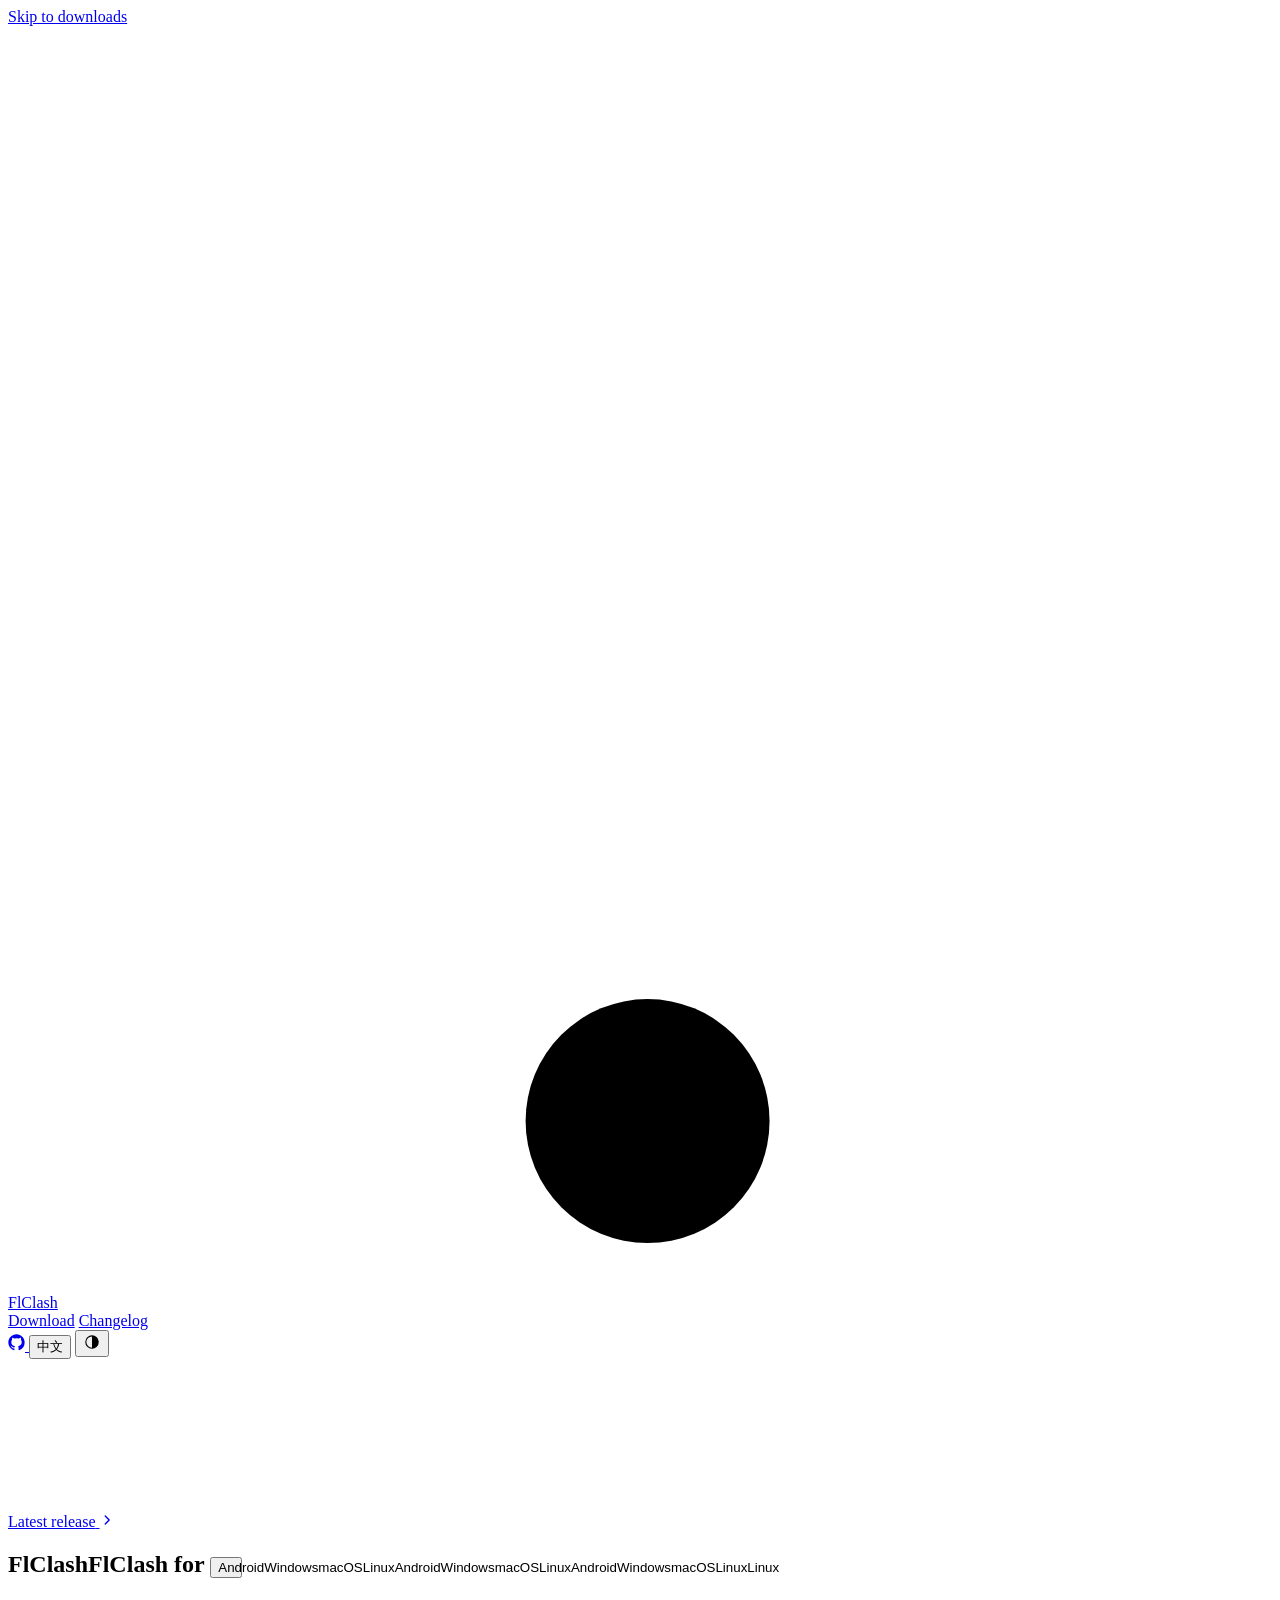
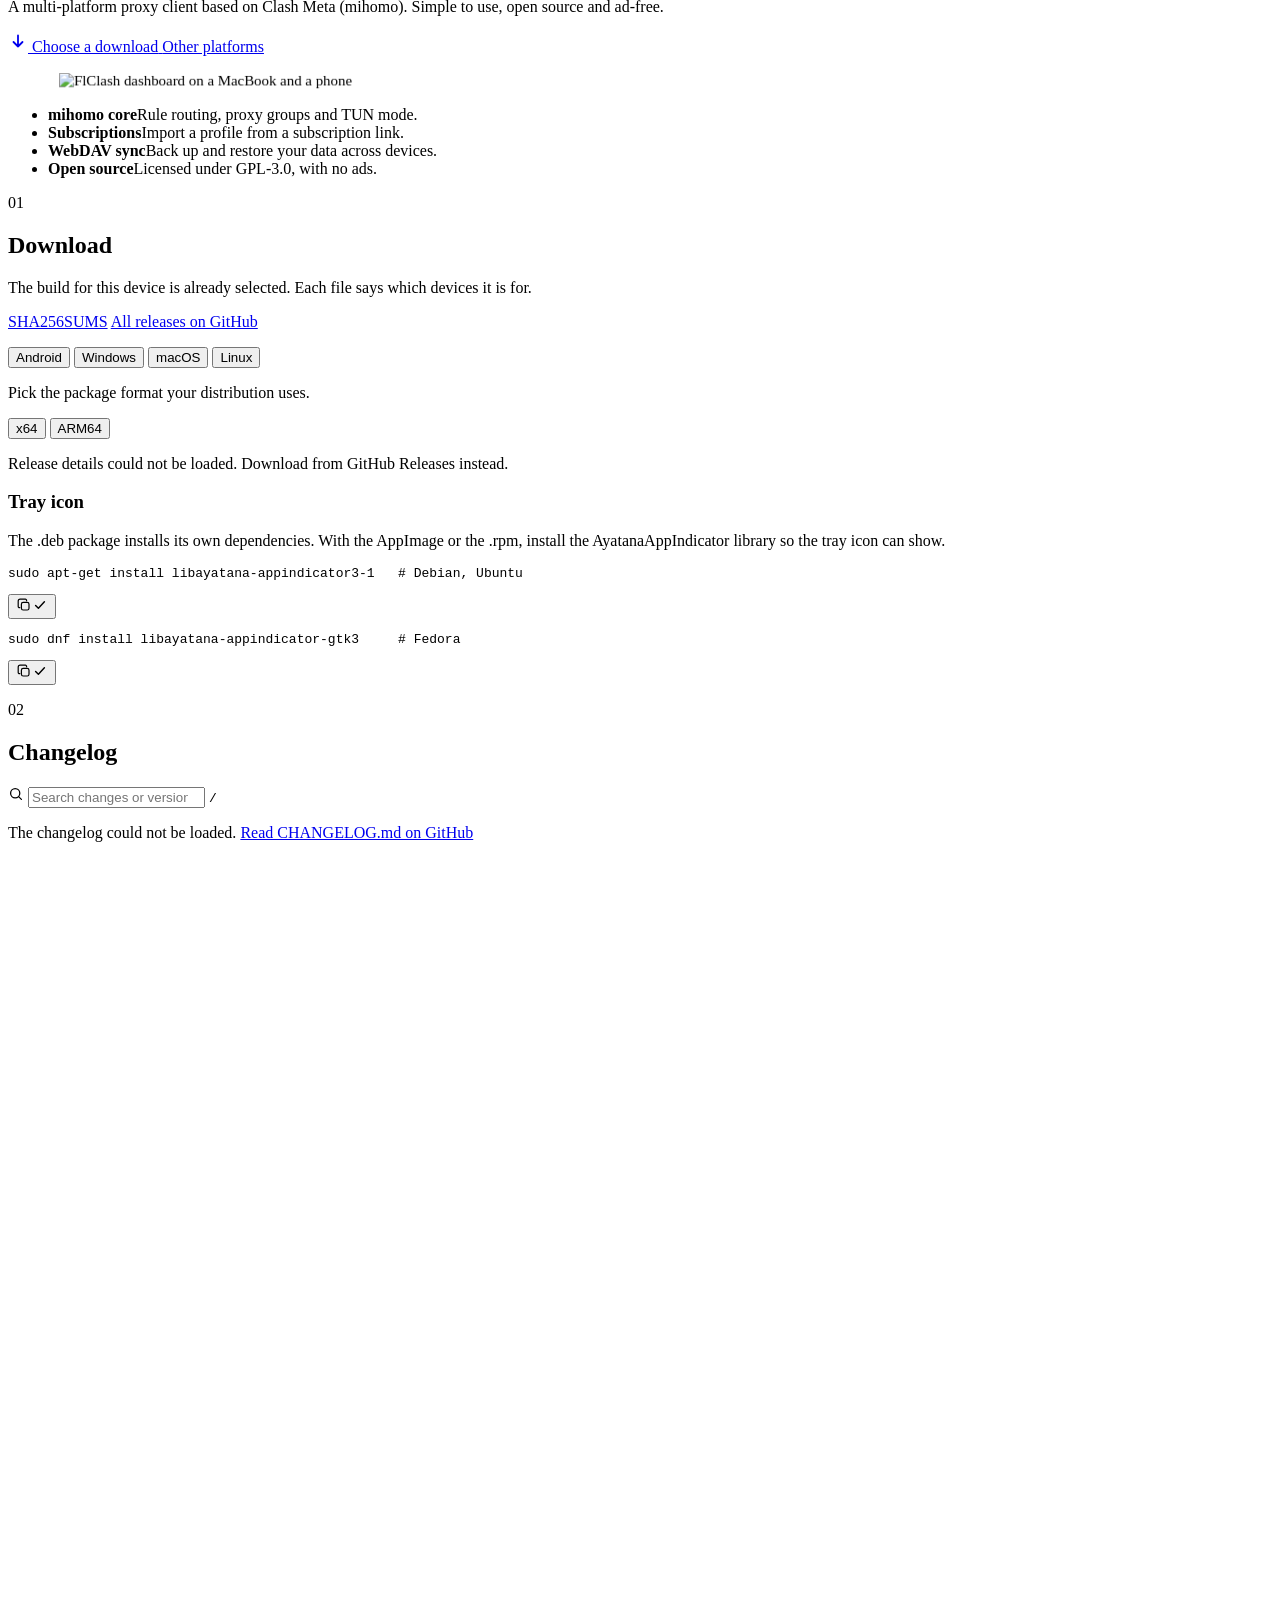
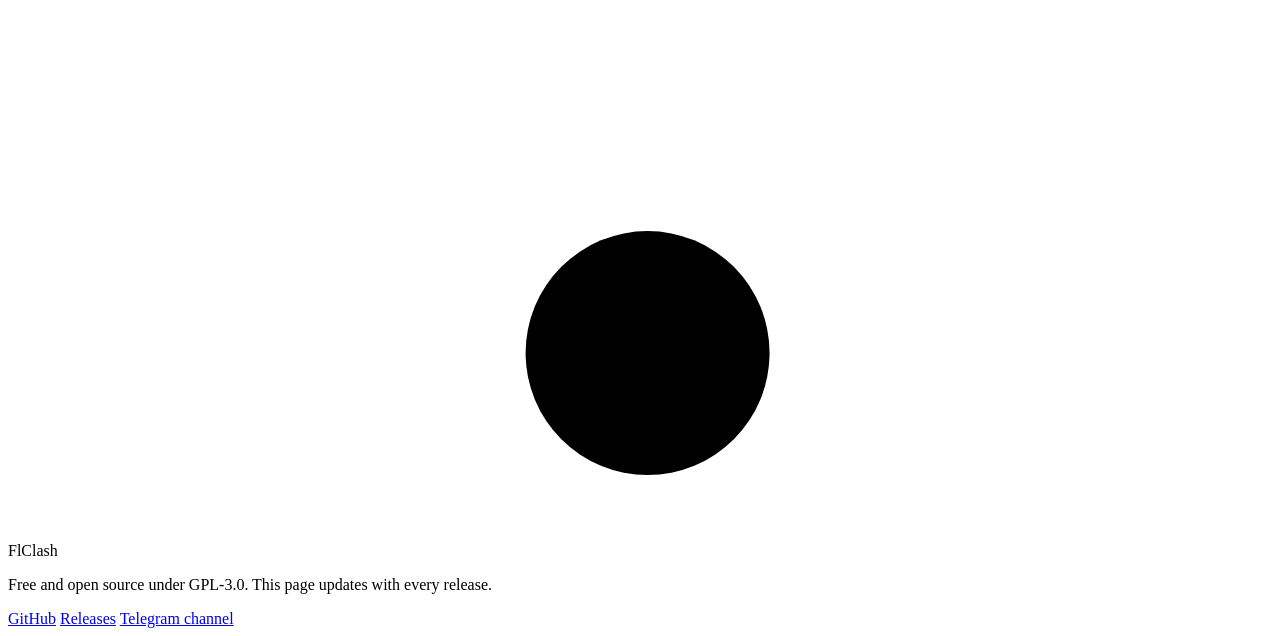
==== site/index.html @ f115202e "build(site): publish the download page from this repository The page that detects the visitor's syst" ====
<!doctype html>
<html lang="en">
<head>
  <meta charset="utf-8">
  <meta name="viewport" content="width=device-width, initial-scale=1, viewport-fit=cover">
  <title>FlClash – Clash Meta (mihomo) proxy client for Android, Windows, macOS and Linux</title>
  <meta name="description" content="FlClash is a free, open-source Clash Meta (mihomo) proxy client for Android, Windows, macOS and Linux, with rule routing, TUN mode and subscription import. No ads.">
  <meta name="color-scheme" content="light dark">
  <meta name="theme-color" content="#f3efea" media="(prefers-color-scheme: light)">
  <meta name="theme-color" content="#181617" media="(prefers-color-scheme: dark)">
  <meta property="og:type" content="website">
  <meta property="og:title" content="FlClash">
  <meta property="og:description" content="A multi-platform proxy client based on Clash Meta (mihomo). Simple to use, open source and ad-free.">
  <meta property="og:image" content="https://wyusgw.github.io/FlClash/preview.png">
  <meta name="twitter:card" content="summary_large_image">
  <link rel="icon" href="favicon.svg" type="image/svg+xml">
  <link rel="apple-touch-icon" href="icon.png">
  <link rel="stylesheet" href="assets/style.css">
  <script>
    (function () {
      var root = document.documentElement;
      var page = root.dataset.pageLang;
      var lang = null;
      try {
        var theme = localStorage.getItem('flclash.theme');
        if (theme === 'light' || theme === 'dark') root.dataset.theme = theme;
        lang = localStorage.getItem('flclash.lang');
      } catch (e) {}
      if (page === 'zh') return;
      if (lang !== 'zh' && lang !== 'en') {
        var prefs = navigator.languages || [navigator.language || ''];
        lang = prefs.some(function (l) { return /^zh/i.test(l); }) ? 'zh' : 'en';
      }
      // The built English page is also the x-default URL, so it hands Chinese readers to the zh/ page.
      if (page === 'en') {
        if (lang === 'zh' && !/[?&]lang=en(&|$)/.test(location.search)) {
          location.replace('zh/' + location.search + location.hash);
        }
        return;
      }
      root.lang = lang === 'zh' ? 'zh-CN' : 'en';
    })();
  </script>
</head>
<body>
  <a class="skip" href="#download" data-i18n="skip">Skip to downloads</a>

  <header class="nav" id="nav">
    <div class="wrap nav-inner">
      <a class="brand" href="#top" aria-label="FlClash">
        <svg class="glyph" viewBox="0 0 240 240" aria-hidden="true">
          <g stroke-width="46.32" stroke-linecap="round">
            <line class="sig sig-3" x1="59.68" y1="100.95" x2="180.02" y2="31.47"/>
            <line class="sig sig-2" x1="90.56" y1="154.43" x2="150.74" y2="119.69"/>
          </g>
          <circle class="sig sig-1" cx="121.44" cy="207.92" r="23.16"/>
        </svg>
        <span>FlClash</span>
      </a>
      <nav class="nav-links" aria-label="Sections" data-ink>
        <a href="#download" data-i18n="navDownload">Download</a>
        <a href="#changelog" data-i18n="navChangelog">Changelog</a>
      </nav>
      <div class="nav-tools" data-ink>
        <a class="tool gh" href="https://github.com/wyusgw/FlClash" id="gh-link" aria-label="GitHub">
          <svg viewBox="0 0 24 24" width="17" height="17" aria-hidden="true"><path fill="currentColor" d="M12 .5C5.65.5.5 5.65.5 12c0 5.08 3.29 9.39 7.86 10.91.58.11.79-.25.79-.56v-1.96c-3.2.7-3.87-1.54-3.87-1.54-.52-1.33-1.28-1.69-1.28-1.69-1.04-.71.08-.7.08-.7 1.15.08 1.76 1.18 1.76 1.18 1.03 1.76 2.69 1.25 3.35.96.1-.75.4-1.25.73-1.54-2.55-.29-5.24-1.28-5.24-5.68 0-1.26.45-2.28 1.18-3.09-.12-.29-.51-1.46.11-3.04 0 0 .97-.31 3.17 1.18a11 11 0 0 1 5.77 0c2.2-1.49 3.17-1.18 3.17-1.18.63 1.58.23 2.75.11 3.04.74.81 1.18 1.83 1.18 3.09 0 4.41-2.69 5.38-5.25 5.67.41.36.78 1.06.78 2.14v3.17c0 .31.21.68.8.56A11.5 11.5 0 0 0 23.5 12C23.5 5.65 18.35.5 12 .5Z"/></svg>
          <span id="stars" class="stars" hidden></span>
        </a>
        <button class="tool" id="lang-toggle" type="button">中文</button>
        <button class="tool" id="theme-toggle" type="button" aria-label="Toggle dark mode">
          <svg class="theme-icon" viewBox="0 0 24 24" width="18" height="18" aria-hidden="true">
            <circle cx="12" cy="12" r="8.25" fill="none" stroke="currentColor" stroke-width="1.5"/>
            <path d="M12 3.75a8.25 8.25 0 0 1 0 16.5Z" fill="currentColor"/>
          </svg>
        </button>
      </div>
    </div>
    <span class="nav-progress" aria-hidden="true"></span>
  </header>

  <main id="top">
    <section class="hero">
      <canvas class="field" id="field" aria-hidden="true"></canvas>
      <div class="wrap">
        <a class="eyebrow" id="hero-release" href="#changelog">
          <span class="pulse" aria-hidden="true"></span>
          <span id="hero-release-text" data-i18n="heroReleaseLoading">Latest release</span>
          <svg viewBox="0 0 16 16" width="14" height="14" aria-hidden="true"><path d="M6 3.5 10.5 8 6 12.5" fill="none" stroke="currentColor" stroke-width="1.6" stroke-linecap="round" stroke-linejoin="round"/></svg>
        </a>

        <div class="hero-grid">
          <div class="hero-copy">
            <h1 class="display">
              <span class="line word" id="wordmark">FlClash</span>
              <span class="line second" id="tagline"><span class="for" data-i18n="heroFor">for</span> <button class="reel" id="reel" type="button" aria-label="Switch platform"><span class="reel-track" id="reel-track" aria-hidden="true"><span>Android</span><span>Windows</span><span>macOS</span><span>Linux</span></span><span class="sr" id="reel-current">Android</span></button></span>
            </h1>
            <p class="lede" data-i18n="heroLede">A multi-platform proxy client based on Clash Meta (mihomo). Simple to use, open source and ad-free.</p>
            <div class="cta">
              <a class="btn primary" id="cta" href="#download">
                <span class="ico-clip" aria-hidden="true"><svg class="ico-down" viewBox="0 0 20 20" width="20" height="20"><path d="M10 3.5v11m0 0-4.5-4.5m4.5 4.5 4.5-4.5" fill="none" stroke="currentColor" stroke-width="1.8" stroke-linecap="round" stroke-linejoin="round"/></svg></span>
                <span class="btn-text">
                  <span id="cta-title" data-i18n="ctaChoose">Choose a download</span>
                  <span class="btn-sub" id="cta-sub" hidden></span>
                </span>
              </a>
              <a class="btn quiet" href="#download" data-i18n="heroOther">Other platforms</a>
            </div>
            <p class="cta-note" id="cta-note" hidden></p>
          </div>
          <div class="stage" id="stage" aria-hidden="true"></div>
        </div>

        <figure class="preview">
          <picture>
            <source id="shot-dark" srcset="preview-dark.png" media="(prefers-color-scheme: dark)">
            <img class="shot" src="preview.png" width="2400" height="1500" decoding="async" alt="FlClash dashboard on a MacBook and a phone" data-i18n-alt="previewAlt">
          </picture>
        </figure>

        <ul class="facts" id="facts">
          <li><b data-i18n="fact1Title">mihomo core</b><span data-i18n="fact1">Rule routing, proxy groups and TUN mode.</span></li>
          <li><b data-i18n="fact2Title">Subscriptions</b><span data-i18n="fact2">Import a profile from a subscription link.</span></li>
          <li><b data-i18n="fact3Title">WebDAV sync</b><span data-i18n="fact3">Back up and restore your data across devices.</span></li>
          <li><b data-i18n="fact4Title">Open source</b><span data-i18n="fact4">Licensed under GPL-3.0, with no ads.</span></li>
        </ul>
      </div>
    </section>

    <section class="section wrap" id="download" aria-labelledby="download-title">
      <div class="rail-grid">
        <div class="rail">
          <p class="kicker" aria-hidden="true"><span class="cap"></span>01</p>
          <h2 id="download-title" data-i18n="dlTitle">Download</h2>
          <p class="section-sub" id="dl-meta"></p>
          <p class="rail-text" data-i18n="dlLead">The build for this device is already selected. Each file says which devices it is for.</p>
          <p class="rail-links">
            <a id="sums-link" href="https://github.com/wyusgw/FlClash/releases/latest">SHA256SUMS</a>
            <a href="https://github.com/wyusgw/FlClash/releases" data-i18n="dlAll">All releases on GitHub</a>
          </p>
        </div>
        <div class="dl">
          <div class="seg" id="platform-seg" role="tablist" aria-label="Platform">
            <span class="seg-ink" aria-hidden="true"></span>
            <button type="button" role="tab" id="tab-android" data-value="android" aria-controls="panel">Android</button>
            <button type="button" role="tab" id="tab-windows" data-value="windows" aria-controls="panel">Windows</button>
            <button type="button" role="tab" id="tab-macos" data-value="macos" aria-controls="panel">macOS</button>
            <button type="button" role="tab" id="tab-linux" data-value="linux" aria-controls="panel">Linux</button>
          </div>
          <div class="panel" id="panel" role="tabpanel">
            <div class="panel-top">
              <p class="panel-hint" id="panel-hint"></p>
              <div class="seg seg-sm" id="arch-seg" role="tablist" aria-label="Architecture" hidden>
                <span class="seg-ink" aria-hidden="true"></span>
                <button type="button" role="tab" id="arch-x64" data-value="x64">x64</button>
                <button type="button" role="tab" id="arch-arm64" data-value="arm64">ARM64</button>
              </div>
            </div>
            <ul class="files" id="files"></ul>
            <p class="dl-error" id="dl-error" hidden></p>
            <div class="extras" id="extras"></div>
          </div>
        </div>
      </div>
    </section>

    <section class="section wrap" id="changelog" aria-labelledby="changelog-title">
      <div class="rail-grid">
        <div class="rail rail-sticky">
          <p class="kicker" aria-hidden="true"><span class="cap"></span>02</p>
          <h2 id="changelog-title" data-i18n="clTitle">Changelog</h2>
          <p class="section-sub" id="cl-meta"></p>
          <label class="search" for="cl-search">
            <svg viewBox="0 0 20 20" width="16" height="16" aria-hidden="true"><circle cx="9" cy="9" r="5.75" fill="none" stroke="currentColor" stroke-width="1.6"/><path d="m13.25 13.25 3.5 3.5" stroke="currentColor" stroke-width="1.6" stroke-linecap="round"/></svg>
            <input id="cl-search" type="search" autocomplete="off" spellcheck="false" placeholder="Search changes or versions" data-i18n-placeholder="clSearch">
            <kbd aria-hidden="true">/</kbd>
          </label>
          <p class="cl-status" id="cl-status" aria-live="polite"></p>
        </div>
        <div class="cl">
          <div class="timeline" id="timeline"></div>
          <button class="more" id="cl-more" type="button" hidden></button>
        </div>
      </div>
    </section>
  </main>

  <footer class="foot wrap">
    <div class="foot-brand">
      <svg class="glyph" viewBox="0 0 240 240" aria-hidden="true">
        <g stroke-width="46.32" stroke-linecap="round">
          <line class="sig sig-3" x1="59.68" y1="100.95" x2="180.02" y2="31.47"/>
          <line class="sig sig-2" x1="90.56" y1="154.43" x2="150.74" y2="119.69"/>
        </g>
        <circle class="sig sig-1" cx="121.44" cy="207.92" r="23.16"/>
      </svg>
      <div>
        <p class="foot-name">FlClash</p>
        <p class="foot-text"><span data-i18n="footLicense">Free and open source under GPL-3.0.</span> <span data-i18n="footUpdated">This page updates with every release.</span></p>
      </div>
    </div>
    <nav class="foot-links" aria-label="Links">
      <a href="https://github.com/wyusgw/FlClash">GitHub</a>
      <a href="https://github.com/wyusgw/FlClash/releases" data-i18n="footReleases">Releases</a>
      <a href="https://t.me/FlClash" data-i18n="footTelegram">Telegram channel</a>
    </nav>
  </footer>

  <script src="assets/shared.js"></script>
  <script src="assets/field.js"></script>
  <script src="assets/app.js"></script>
</body>
</html>
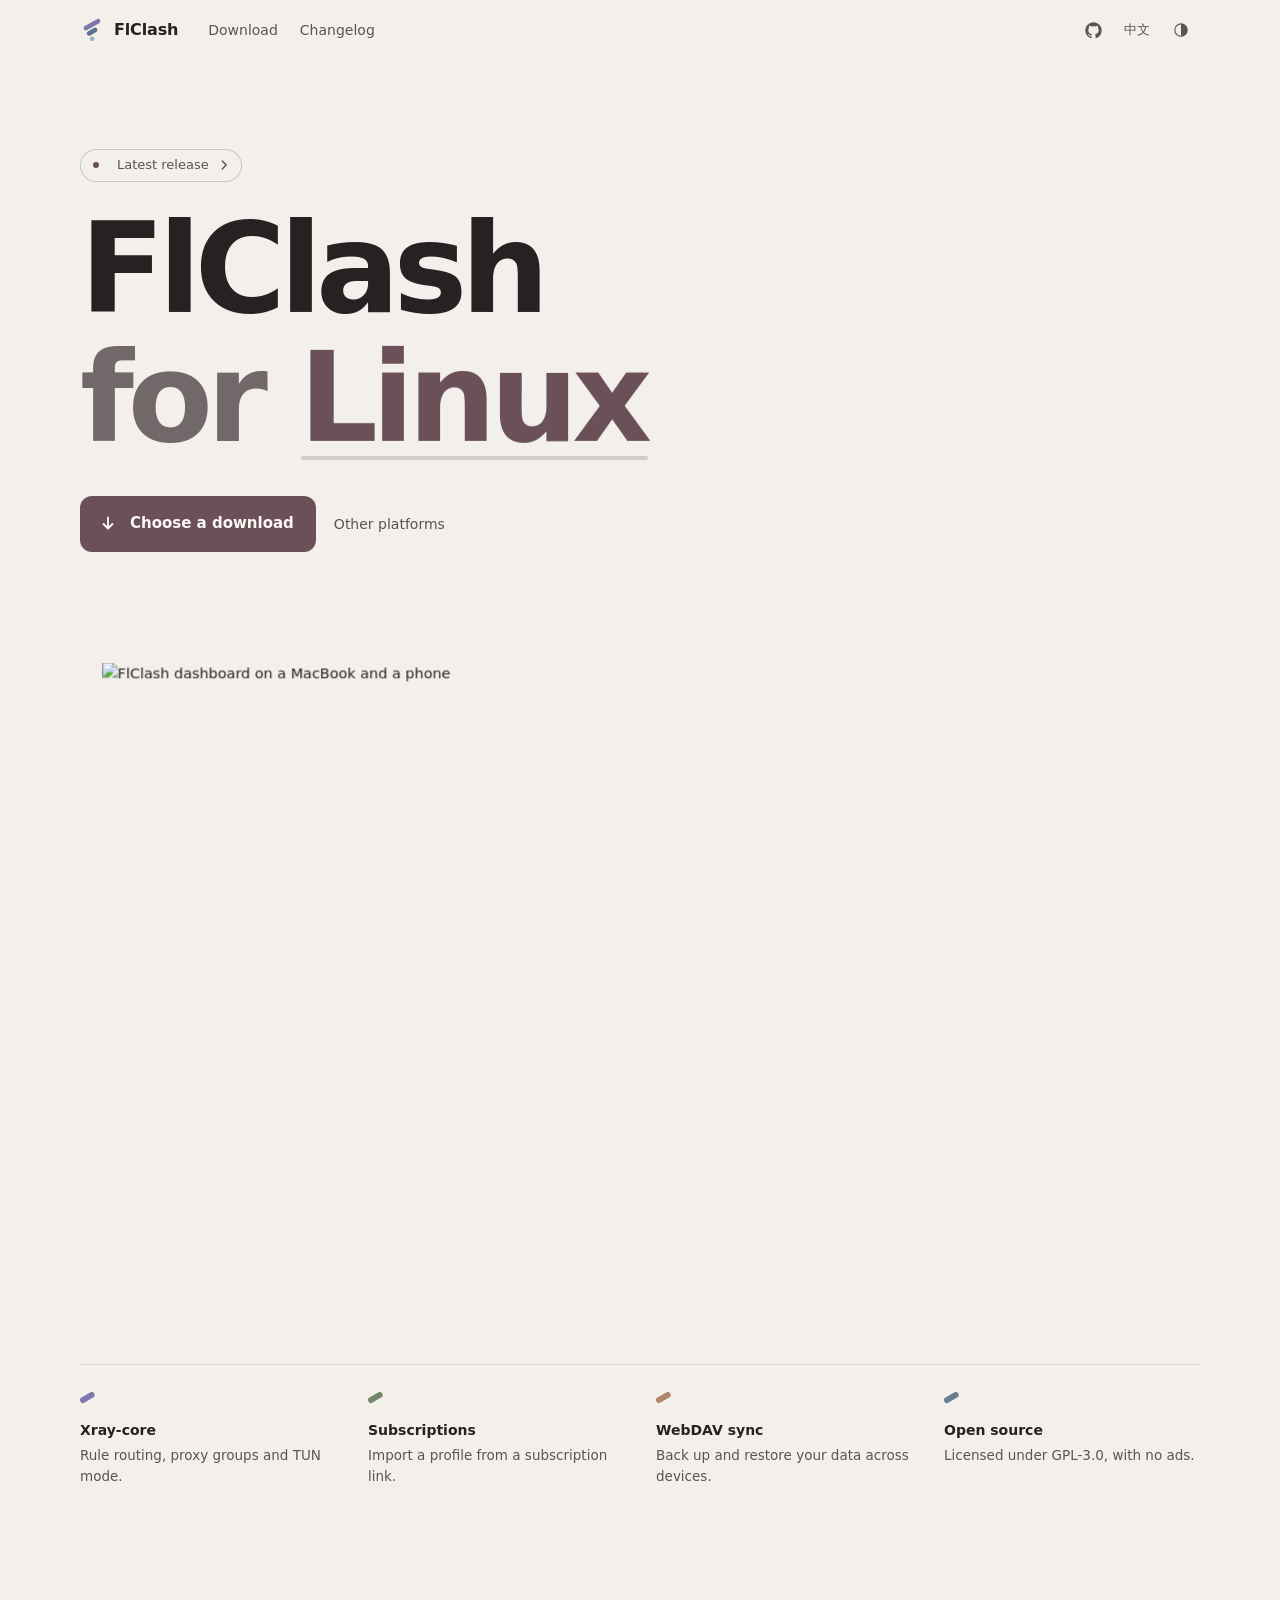
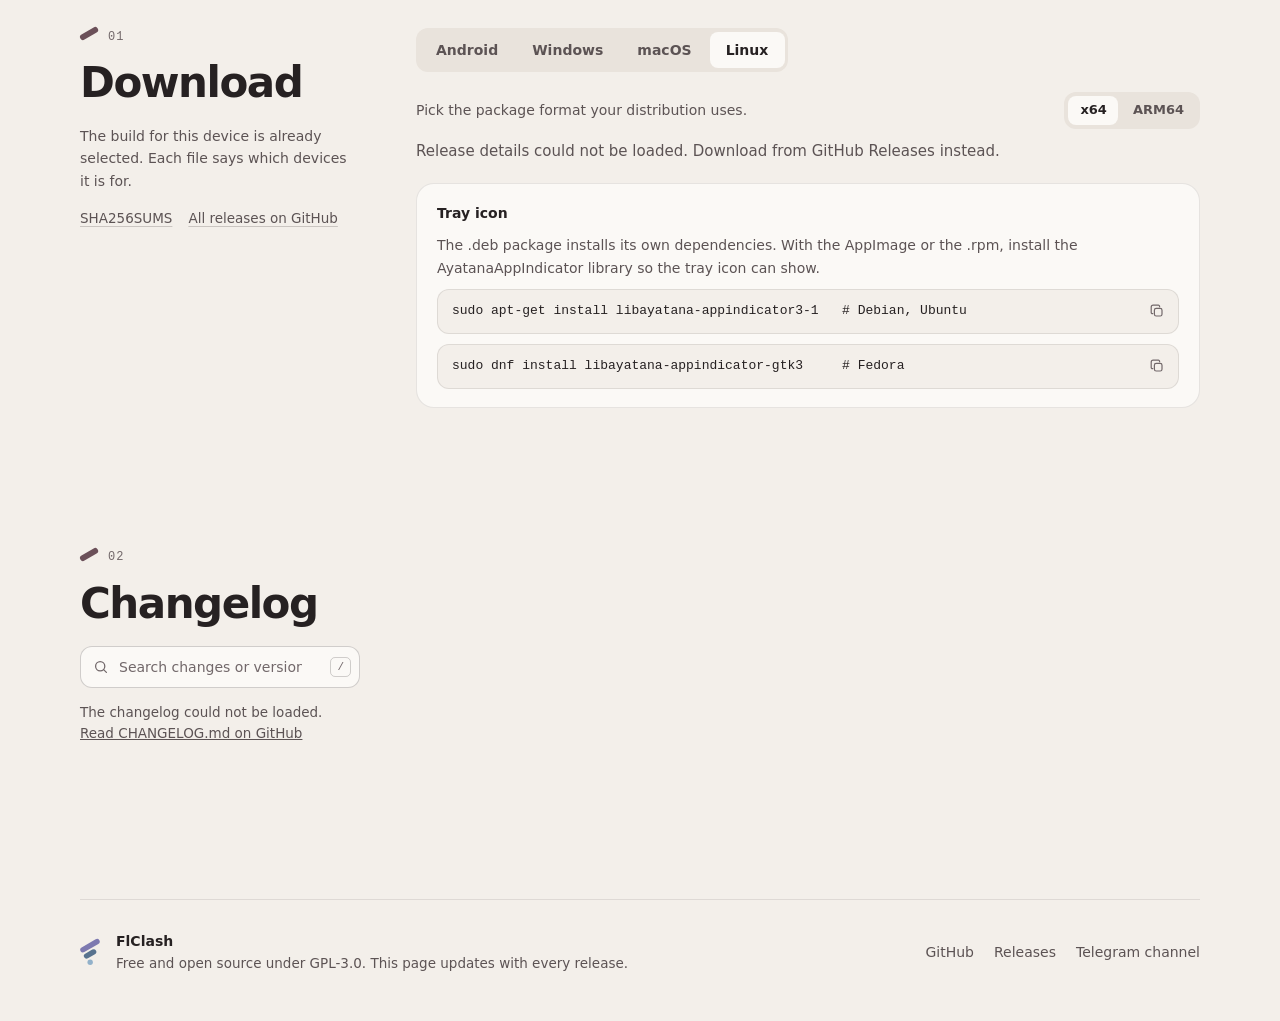
==== commit 2116dc06: "docs(site): describe the app as based on Xray-core and drop the hero line The page title, descriptio" ====
--- a/site/index.html
+++ b/site/index.html
@@ -3,14 +3,14 @@
 <head>
   <meta charset="utf-8">
   <meta name="viewport" content="width=device-width, initial-scale=1, viewport-fit=cover">
-  <title>FlClash – Clash Meta (mihomo) proxy client for Android, Windows, macOS and Linux</title>
-  <meta name="description" content="FlClash is a free, open-source Clash Meta (mihomo) proxy client for Android, Windows, macOS and Linux, with rule routing, TUN mode and subscription import. No ads.">
+  <title>FlClash – Xray-core proxy client for Android, Windows, macOS and Linux</title>
+  <meta name="description" content="FlClash is a free, open-source proxy client based on Xray-core for Android, Windows, macOS and Linux, with rule routing, TUN mode and subscription import. No ads.">
   <meta name="color-scheme" content="light dark">
   <meta name="theme-color" content="#f3efea" media="(prefers-color-scheme: light)">
   <meta name="theme-color" content="#181617" media="(prefers-color-scheme: dark)">
   <meta property="og:type" content="website">
   <meta property="og:title" content="FlClash">
-  <meta property="og:description" content="A multi-platform proxy client based on Clash Meta (mihomo). Simple to use, open source and ad-free.">
+  <meta property="og:description" content="FlClash is a free, open-source proxy client based on Xray-core for Android, Windows, macOS and Linux, with rule routing, TUN mode and subscription import. No ads.">
   <meta property="og:image" content="https://wyusgw.github.io/FlClash/preview.png">
   <meta name="twitter:card" content="summary_large_image">
   <link rel="icon" href="favicon.svg" type="image/svg+xml">
@@ -94,7 +94,6 @@
               <span class="line word" id="wordmark">FlClash</span>
               <span class="line second" id="tagline"><span class="for" data-i18n="heroFor">for</span> <button class="reel" id="reel" type="button" aria-label="Switch platform"><span class="reel-track" id="reel-track" aria-hidden="true"><span>Android</span><span>Windows</span><span>macOS</span><span>Linux</span></span><span class="sr" id="reel-current">Android</span></button></span>
             </h1>
-            <p class="lede" data-i18n="heroLede">A multi-platform proxy client based on Clash Meta (mihomo). Simple to use, open source and ad-free.</p>
             <div class="cta">
               <a class="btn primary" id="cta" href="#download">
                 <span class="ico-clip" aria-hidden="true"><svg class="ico-down" viewBox="0 0 20 20" width="20" height="20"><path d="M10 3.5v11m0 0-4.5-4.5m4.5 4.5 4.5-4.5" fill="none" stroke="currentColor" stroke-width="1.8" stroke-linecap="round" stroke-linejoin="round"/></svg></span>
@@ -118,7 +117,7 @@
         </figure>
 
         <ul class="facts" id="facts">
-          <li><b data-i18n="fact1Title">mihomo core</b><span data-i18n="fact1">Rule routing, proxy groups and TUN mode.</span></li>
+          <li><b data-i18n="fact1Title">Xray-core</b><span data-i18n="fact1">Rule routing, proxy groups and TUN mode.</span></li>
           <li><b data-i18n="fact2Title">Subscriptions</b><span data-i18n="fact2">Import a profile from a subscription link.</span></li>
           <li><b data-i18n="fact3Title">WebDAV sync</b><span data-i18n="fact3">Back up and restore your data across devices.</span></li>
           <li><b data-i18n="fact4Title">Open source</b><span data-i18n="fact4">Licensed under GPL-3.0, with no ads.</span></li>
--- a/site/assets/style.css
+++ b/site/assets/style.css
@@ -0,0 +1,2041 @@
+:root {
+  --bg: #f3efea;
+  --surface: #fbf9f6;
+  --raise: #e9e3dc;
+  --chip: #fbf9f6;
+  --ink: #262122;
+  --ink-2: #5c5354;
+  --ink-3: #72686a;
+  --line: rgb(38 33 34 / 0.1);
+  --line-strong: rgb(38 33 34 / 0.2);
+  --accent: #6b5059;
+  --accent-soft: #e5d9da;
+  --on-accent: #fbf7f4;
+
+  --rose: #c3a1a8;
+  --clay: #cdab95;
+  --oat: #d9ccb8;
+  --sage: #a2b09b;
+  --slate: #98a9b8;
+  --lilac: #aca4c1;
+
+  --g1: #7d79b0;
+  --g2: #58738f;
+  --g3: #92b1ca;
+
+  --field-1: #e7e0d8;
+  --field-2: var(--oat);
+  --field-3: var(--rose);
+  --field-4: var(--sage);
+  --field-5: var(--slate);
+  --field-6: var(--lilac);
+
+  --feat: #74876c;
+  --fix: #677d91;
+  --perf: #b08568;
+  --breaking: #ad5d57;
+  --revert: #8c8284;
+
+  --font-sans: -apple-system, BlinkMacSystemFont, "Segoe UI Variable Text", "Segoe UI", "PingFang SC",
+    "HarmonyOS Sans SC", "MiSans", "Hiragino Sans GB", "Microsoft YaHei UI", "Microsoft YaHei",
+    "Noto Sans CJK SC", "Noto Sans SC", system-ui, Roboto, sans-serif;
+  --font-display: "SF Pro Display", -apple-system, BlinkMacSystemFont, "Segoe UI Variable Display",
+    "Segoe UI", "PingFang SC", "HarmonyOS Sans SC", "MiSans", "Hiragino Sans GB", "Microsoft YaHei UI",
+    "Microsoft YaHei", "Noto Sans CJK SC", "Noto Sans SC", system-ui, Roboto, sans-serif;
+  --font-mono: ui-monospace, "SF Mono", "JetBrains Mono", "Cascadia Code", "Roboto Mono", Menlo, Consolas,
+    monospace;
+
+  --r-sm: 8px;
+  --r-md: 12px;
+  --r-lg: 18px;
+  --rail: 280px;
+  --nav-h: 60px;
+  --gutter: clamp(16px, 4vw, 40px);
+
+  --ease-out: cubic-bezier(0.22, 1, 0.36, 1);
+  --spring: cubic-bezier(0.22, 1, 0.36, 1);
+  --spring-pop: cubic-bezier(0.34, 1.56, 0.64, 1);
+
+  color-scheme: light;
+}
+
+@supports (transition-timing-function: linear(0, 1)) {
+  :root {
+    --spring: linear(0, 0.0072, 0.0283 2.4%, 0.1123 5.1%, 0.5374 16.4%, 0.7337 22.6%, 0.8682 28.6%,
+      0.9203 31.6%, 0.9601 34.8%, 0.9914 38.6%, 1.0131 42.8%, 1.0247 47.7%, 1.0276 53.5%, 1.0206 61.3%,
+      1.0054 75.6%, 0.9994 90%, 1);
+    --spring-pop: linear(0, 0.0284 1.4%, 0.1185 3%, 0.4925 8.5%, 0.8077 14.1%, 1.0074 19.3%, 1.1146 24.4%,
+      1.1471 28.3%, 1.1445 31.8%, 1.0986 38.6%, 1.0294 47.4%, 0.9906 55.6%, 0.9826 61.5%, 0.9918 71.8%,
+      1.0019 85%, 1);
+  }
+}
+
+@media (prefers-color-scheme: dark) {
+  :root:not([data-theme="light"]) {
+    --bg: #181617;
+    --surface: #211e1f;
+    --raise: #2b2728;
+    --chip: #3d3839;
+    --ink: #ebe5e2;
+    --ink-2: #bdb3b2;
+    --ink-3: #978d8d;
+    --line: rgb(235 229 226 / 0.09);
+    --line-strong: rgb(235 229 226 / 0.18);
+    --accent: #dcc3c8;
+    --accent-soft: #3a3033;
+    --on-accent: #33262a;
+    --rose: #7b5f66;
+    --clay: #806657;
+    --oat: #6a6254;
+    --sage: #5b6958;
+    --slate: #546575;
+    --lilac: #655e7b;
+    --g1: #9a96cb;
+    --g2: #6f90b4;
+    --g3: #a2c4de;
+    --field-1: #2a2627;
+    --feat: #a9bb9f;
+    --fix: #9fb3c5;
+    --perf: #d9b093;
+    --breaking: #e08d85;
+    --revert: #978d8d;
+    color-scheme: dark;
+  }
+}
+
+:root[data-theme="dark"] {
+  --bg: #181617;
+  --surface: #211e1f;
+  --raise: #2b2728;
+  --chip: #3d3839;
+  --ink: #ebe5e2;
+  --ink-2: #bdb3b2;
+  --ink-3: #978d8d;
+  --line: rgb(235 229 226 / 0.09);
+  --line-strong: rgb(235 229 226 / 0.18);
+  --accent: #dcc3c8;
+  --accent-soft: #3a3033;
+  --on-accent: #33262a;
+  --rose: #7b5f66;
+  --clay: #806657;
+  --oat: #6a6254;
+  --sage: #5b6958;
+  --slate: #546575;
+  --lilac: #655e7b;
+  --g1: #9a96cb;
+  --g2: #6f90b4;
+  --g3: #a2c4de;
+  --field-1: #2a2627;
+  --feat: #a9bb9f;
+  --fix: #9fb3c5;
+  --perf: #d9b093;
+  --breaking: #e08d85;
+  --revert: #978d8d;
+  color-scheme: dark;
+}
+
+@supports (corner-shape: squircle) {
+  :root {
+    --r-sm: 12px;
+    --r-md: 18px;
+    --r-lg: 28px;
+  }
+
+  .tool,
+  .nav-links a,
+  .hover-ink,
+  .eyebrow,
+  .btn,
+  .seg,
+  .seg button,
+  .seg-ink,
+  .file,
+  .kind,
+  .go,
+  .tip,
+  .cmd,
+  .copy,
+  .search,
+  .entry,
+  .scope,
+  .latest,
+  .more {
+    corner-shape: squircle;
+  }
+}
+
+*,
+*::before,
+*::after {
+  box-sizing: border-box;
+}
+
+html {
+  scroll-padding-top: calc(var(--nav-h) + 16px);
+  -webkit-text-size-adjust: 100%;
+  text-size-adjust: 100%;
+}
+
+@media (prefers-reduced-motion: no-preference) {
+  html {
+    scroll-behavior: smooth;
+  }
+}
+
+body {
+  margin: 0;
+  background: var(--bg);
+  color: var(--ink);
+  font-family: var(--font-sans);
+  font-size: 15px;
+  line-height: 1.6;
+  -webkit-font-smoothing: antialiased;
+  -moz-osx-font-smoothing: grayscale;
+  text-rendering: optimizeLegibility;
+}
+
+img {
+  max-width: 100%;
+}
+
+[hidden] {
+  display: none !important;
+}
+
+::selection {
+  background: color-mix(in srgb, var(--accent) 26%, transparent);
+}
+
+:focus-visible {
+  outline: 2px solid var(--accent);
+  outline-offset: 2px;
+}
+
+a {
+  color: inherit;
+}
+
+button {
+  font: inherit;
+  color: inherit;
+}
+
+.wrap {
+  width: 100%;
+  max-width: calc(1120px + 2 * var(--gutter));
+  margin-inline: auto;
+  padding-inline: var(--gutter);
+}
+
+.sr {
+  position: absolute;
+  width: 1px;
+  height: 1px;
+  overflow: hidden;
+  clip-path: inset(50%);
+  white-space: nowrap;
+}
+
+.skip {
+  position: absolute;
+  left: 16px;
+  top: -48px;
+  z-index: 20;
+  padding: 8px 14px;
+  border-radius: var(--r-sm);
+  background: var(--ink);
+  color: var(--bg);
+  text-decoration: none;
+  transition: top 0.2s var(--ease-out);
+}
+
+.skip:focus {
+  top: 12px;
+}
+
+.nav {
+  position: sticky;
+  top: 0;
+  z-index: 10;
+  padding-top: env(safe-area-inset-top, 0px);
+  border-bottom: 1px solid transparent;
+  transition: border-color 0.3s, background-color 0.3s;
+}
+
+.nav.scrolled {
+  border-bottom-color: var(--line);
+  background: var(--bg);
+}
+
+.nav-progress {
+  position: absolute;
+  left: 0;
+  right: 0;
+  bottom: -1px;
+  height: 2px;
+  background: var(--accent);
+  transform: scaleX(0);
+  transform-origin: 0 50%;
+}
+
+.nav-inner {
+  display: flex;
+  align-items: center;
+  gap: 20px;
+  height: var(--nav-h);
+}
+
+.brand {
+  display: flex;
+  align-items: center;
+  gap: 10px;
+  color: var(--ink);
+  font-weight: 650;
+  font-size: 16px;
+  letter-spacing: -0.01em;
+  text-decoration: none;
+}
+
+.glyph {
+  width: 24px;
+  height: 24px;
+  flex: none;
+  overflow: visible;
+}
+
+.sig-3 {
+  stroke: var(--g1);
+}
+
+.sig-2 {
+  stroke: var(--g2);
+}
+
+.sig-1 {
+  fill: var(--g3);
+}
+
+.nav-links,
+.nav-tools {
+  position: relative;
+  display: flex;
+  align-items: center;
+  gap: 2px;
+}
+
+.nav-tools {
+  margin-inline-start: auto;
+}
+
+.nav-links a,
+.tool {
+  position: relative;
+  z-index: 1;
+  display: inline-flex;
+  align-items: center;
+  justify-content: center;
+  gap: 6px;
+  height: 34px;
+  min-width: 34px;
+  padding-inline: 10px;
+  border: 0;
+  border-radius: var(--r-sm);
+  background: transparent;
+  color: var(--ink-2);
+  font-size: 14px;
+  white-space: nowrap;
+  text-decoration: none;
+  cursor: pointer;
+  transition: color 0.2s;
+}
+
+.tool {
+  font-size: 13px;
+  font-weight: 500;
+}
+
+.nav-links a:hover,
+.tool:hover {
+  color: var(--ink);
+}
+
+.hover-ink {
+  position: absolute;
+  top: 0;
+  bottom: 0;
+  left: 0;
+  width: 0;
+  border-radius: var(--r-sm);
+  background: var(--raise);
+  opacity: 0;
+  scale: 0.82;
+  pointer-events: none;
+  transition: transform 0.45s var(--spring), width 0.45s var(--spring), scale 0.5s var(--spring-pop), opacity 0.2s;
+}
+
+.hover-ink.on {
+  opacity: 1;
+  scale: 1;
+}
+
+.stars {
+  font-variant-numeric: tabular-nums;
+}
+
+.theme-icon {
+  transition: transform 0.7s var(--spring-pop);
+}
+
+:root[data-theme="dark"] .theme-icon {
+  transform: rotate(180deg);
+}
+
+@media (prefers-color-scheme: dark) {
+  :root:not([data-theme="light"]) .theme-icon {
+    transform: rotate(180deg);
+  }
+}
+
+.hero {
+  position: relative;
+  isolation: isolate;
+  padding-top: clamp(36px, 7vw, 88px);
+}
+
+.field {
+  position: absolute;
+  inset: 0;
+  z-index: -1;
+  width: 100%;
+  height: 100%;
+  pointer-events: none;
+}
+
+.eyebrow {
+  display: inline-flex;
+  align-items: center;
+  gap: 8px;
+  padding: 5px 10px 5px 12px;
+  border: 1px solid var(--line-strong);
+  border-radius: 999px;
+  background: var(--bg);
+  color: var(--ink-2);
+  font-size: 13px;
+  text-decoration: none;
+  font-variant-numeric: tabular-nums;
+  transition: color 0.2s, border-color 0.2s, background-color 0.2s;
+}
+
+.eyebrow:hover {
+  color: var(--ink);
+  background: var(--raise);
+  border-color: transparent;
+}
+
+.eyebrow svg {
+  transition: transform 0.5s var(--spring-pop);
+}
+
+.eyebrow:hover svg {
+  transform: translateX(3px);
+}
+
+.pulse {
+  position: relative;
+  width: 16px;
+  height: 6px;
+  border-radius: 99px;
+  overflow: hidden;
+}
+
+.pulse::after {
+  content: "";
+  position: absolute;
+  top: 0;
+  bottom: 0;
+  left: 0;
+  right: 0;
+  border-radius: 99px;
+  background: var(--accent);
+  transform: translateX(-10px);
+}
+
+.hero-grid {
+  display: grid;
+  grid-template-columns: minmax(0, 1fr) minmax(0, 0.52fr);
+  gap: 32px 56px;
+  margin-top: 28px;
+}
+
+.hero-copy {
+  display: grid;
+  justify-items: start;
+  gap: 28px;
+  min-width: 0;
+}
+
+.display {
+  --display-em: 5.6;
+  container-type: inline-size;
+  justify-self: stretch;
+  margin: 0;
+  font-family: var(--font-display);
+  font-weight: 700;
+  line-height: 0.96;
+}
+
+:root:lang(zh-CN) .display {
+  --display-em: 7.1;
+}
+
+:root:lang(zh-CN) .display .for {
+  letter-spacing: 0;
+  font-size: 0.82em;
+}
+
+.display .line {
+  display: block;
+  width: fit-content;
+  font-size: min(124px, 100cqi / var(--display-em));
+  letter-spacing: -0.05em;
+}
+
+.display .second {
+  line-height: 1.12;
+  white-space: nowrap;
+}
+
+.word.split > [aria-hidden] {
+  display: block;
+  clip-path: inset(-0.4em -0.3em -0.04em);
+}
+
+.ch {
+  display: inline-block;
+  transform-origin: 50% 100%;
+}
+
+.for {
+  color: var(--ink-3);
+  font-weight: 600;
+}
+
+.reel {
+  position: relative;
+  display: inline-block;
+  height: 1.12em;
+  padding: 0;
+  border: 0;
+  background: none;
+  color: var(--accent);
+  font: inherit;
+  letter-spacing: inherit;
+  line-height: 1.12;
+  text-align: left;
+  vertical-align: top;
+  overflow: clip;
+  cursor: pointer;
+  transition: width 0.7s var(--spring);
+}
+
+.reel-track {
+  display: flex;
+  flex-direction: column;
+  align-items: flex-start;
+  will-change: transform;
+}
+
+.reel-track > span {
+  display: block;
+  height: 1.12em;
+  padding-right: 0.06em;
+  white-space: nowrap;
+}
+
+.reel::after {
+  content: "";
+  position: absolute;
+  left: 0.02em;
+  right: 0.04em;
+  bottom: 0.06em;
+  height: max(2px, 0.035em);
+  border-radius: 99px;
+  background: currentColor;
+  opacity: 0.22;
+  transform-origin: left;
+  transition: opacity 0.25s, transform 0.6s var(--spring);
+}
+
+.reel:hover::after {
+  opacity: 0.6;
+}
+
+.reel:active::after {
+  transform: scaleX(0.92);
+}
+
+.cta {
+  display: flex;
+  flex-wrap: wrap;
+  align-items: center;
+  gap: 10px 18px;
+}
+
+.btn {
+  display: inline-flex;
+  align-items: center;
+  gap: 12px;
+  border-radius: var(--r-md);
+  font-size: 15px;
+  font-weight: 600;
+  text-decoration: none;
+  transition: transform 0.6s var(--spring), background-color 0.2s, color 0.2s;
+}
+
+.btn:active {
+  transform: scale(0.96);
+  transition-duration: 0.12s;
+}
+
+.btn.primary {
+  min-height: 56px;
+  padding: 9px 22px 9px 18px;
+  background: var(--accent);
+  color: var(--on-accent);
+  translate: var(--pull-x, 0px) var(--pull-y, 0px);
+  transition: transform 0.6s var(--spring), translate 0.6s var(--spring), background-color 0.2s;
+}
+
+.btn.primary:hover {
+  background: color-mix(in srgb, var(--accent) 86%, var(--ink));
+}
+
+.ico-clip {
+  display: grid;
+  overflow: clip;
+}
+
+.btn-text {
+  display: grid;
+  line-height: 1.3;
+}
+
+.btn-sub {
+  font-size: 12.5px;
+  font-weight: 450;
+  opacity: 0.8;
+  font-variant-numeric: tabular-nums;
+}
+
+.btn.quiet {
+  position: relative;
+  color: var(--ink-2);
+  font-weight: 500;
+  font-size: 14px;
+}
+
+.btn.quiet::after,
+.foot-links a::after {
+  content: "";
+  position: absolute;
+  left: 0;
+  right: 0;
+  bottom: -3px;
+  height: 1.5px;
+  border-radius: 99px;
+  background: currentColor;
+  transform: scaleX(0);
+  transform-origin: 0 50%;
+  transition: transform 0.5s var(--spring);
+}
+
+.btn.quiet:hover,
+.foot-links a:hover {
+  color: var(--ink);
+}
+
+.btn.quiet:hover::after,
+.foot-links a:hover::after {
+  transform: scaleX(1);
+}
+
+.cta-note {
+  margin: -14px 0 0;
+  color: var(--ink-3);
+  font-size: 13px;
+}
+
+.preview {
+  margin: clamp(40px, 6vw, 72px) 0 0;
+  perspective: 1600px;
+}
+
+.shot {
+  display: block;
+  width: 100%;
+  height: auto;
+  transform-origin: 50% 100%;
+  -webkit-mask-image: linear-gradient(to bottom, #000 96%, transparent), linear-gradient(to right, #000 97.5%, transparent);
+  -webkit-mask-composite: source-in;
+  mask-image: linear-gradient(to bottom, #000 96%, transparent), linear-gradient(to right, #000 97.5%, transparent);
+  mask-composite: intersect;
+}
+
+.facts {
+  display: grid;
+  grid-template-columns: repeat(4, minmax(0, 1fr));
+  gap: 24px 32px;
+  margin: clamp(24px, 4vw, 40px) 0 0;
+  padding: 28px 0 0;
+  border-top: 1px solid var(--line);
+  list-style: none;
+}
+
+.facts li {
+  display: grid;
+  align-content: start;
+  gap: 4px;
+  min-width: 0;
+}
+
+.facts li::before {
+  content: "";
+  width: 16px;
+  height: 6px;
+  margin: 4px 0 12px;
+  border-radius: 99px;
+  background: var(--hue, var(--accent));
+  transform: rotate(-30deg);
+  transform-origin: 3px 50%;
+  transition: width 0.6s var(--spring-pop);
+}
+
+.facts li:hover::before {
+  width: 28px;
+}
+
+.facts li:nth-child(1) {
+  --hue: var(--g1);
+}
+
+.facts li:nth-child(2) {
+  --hue: var(--feat);
+}
+
+.facts li:nth-child(3) {
+  --hue: var(--perf);
+}
+
+.facts li:nth-child(4) {
+  --hue: var(--fix);
+}
+
+.facts b {
+  font-size: 14px;
+  font-weight: 600;
+}
+
+.facts span {
+  color: var(--ink-2);
+  font-size: 13.5px;
+  line-height: 1.55;
+}
+
+.section {
+  padding-top: clamp(80px, 11vw, 144px);
+}
+
+.rail-grid {
+  display: grid;
+  grid-template-columns: minmax(0, var(--rail)) minmax(0, 1fr);
+  gap: 32px 56px;
+}
+
+.rail {
+  align-self: start;
+  display: grid;
+  gap: 14px;
+}
+
+.kicker {
+  display: flex;
+  align-items: center;
+  gap: 8px;
+  margin: 0;
+  color: var(--ink-3);
+  font-family: var(--font-mono);
+  font-size: 12px;
+  letter-spacing: 0.08em;
+}
+
+.cap {
+  width: 20px;
+  height: 6px;
+  border-radius: 99px;
+  background: var(--accent);
+  transform: rotate(-30deg);
+  transform-origin: 3px 50%;
+}
+
+h2 {
+  margin: 0;
+  font-family: var(--font-display);
+  font-size: clamp(30px, 4.2vw, 42px);
+  font-weight: 700;
+  letter-spacing: -0.035em;
+  line-height: 1.05;
+  text-wrap: balance;
+}
+
+.section-sub {
+  margin: 0;
+  color: var(--ink-2);
+  font-size: 14px;
+  font-variant-numeric: tabular-nums;
+}
+
+.section-sub:empty {
+  display: none;
+}
+
+.rail-text {
+  margin: 6px 0 0;
+  color: var(--ink-2);
+  font-size: 14px;
+  text-wrap: pretty;
+}
+
+.rail-links {
+  display: flex;
+  flex-wrap: wrap;
+  gap: 4px 16px;
+  margin: 2px 0 0;
+  font-size: 13.5px;
+}
+
+.rail-links a {
+  color: var(--ink-2);
+  text-decoration-color: var(--line-strong);
+  text-underline-offset: 3px;
+  transition: color 0.2s, text-decoration-color 0.2s;
+}
+
+.rail-links a:hover {
+  color: var(--accent);
+  text-decoration-color: currentColor;
+}
+
+.seg {
+  position: relative;
+  display: flex;
+  gap: 2px;
+  width: fit-content;
+  max-width: 100%;
+  padding: 4px;
+  border-radius: var(--r-md);
+  background: var(--raise);
+}
+
+.seg button {
+  position: relative;
+  z-index: 1;
+  flex: 1 1 auto;
+  padding: 7px 16px;
+  border: 0;
+  border-radius: calc(var(--r-md) - 4px);
+  background: none;
+  color: var(--ink-2);
+  font-size: 14px;
+  font-weight: 550;
+  white-space: nowrap;
+  cursor: pointer;
+  transition: color 0.25s, transform 0.5s var(--spring);
+}
+
+.seg button:hover,
+.seg button[aria-selected="true"] {
+  color: var(--ink);
+}
+
+.seg button:active {
+  transform: scale(0.94);
+  transition-duration: 0.12s;
+}
+
+.seg-ink {
+  position: absolute;
+  top: 4px;
+  bottom: 4px;
+  left: 0;
+  right: 100%;
+  border-radius: calc(var(--r-md) - 4px);
+  background: var(--chip);
+  transition: left 0.5s var(--spring), right 0.5s var(--spring);
+}
+
+/* The edge facing the move leads and the other trails, so the ink stretches on the way. */
+.seg-ink.to-end {
+  transition-duration: 0.66s, 0.4s;
+}
+
+.seg-ink.to-start {
+  transition-duration: 0.4s, 0.66s;
+}
+
+.seg-sm button {
+  padding: 4px 12px;
+  font-size: 13px;
+}
+
+.dl {
+  min-width: 0;
+}
+
+.panel {
+  margin-top: 20px;
+}
+
+.panel-top {
+  display: flex;
+  flex-wrap: wrap;
+  align-items: center;
+  justify-content: space-between;
+  gap: 10px 16px;
+  min-height: 34px;
+  margin-bottom: 10px;
+}
+
+.panel-hint {
+  margin: 0;
+  color: var(--ink-2);
+  font-size: 14px;
+}
+
+.files {
+  margin: 0;
+  padding: 0;
+  list-style: none;
+}
+
+.file {
+  position: relative;
+  display: grid;
+  grid-template-columns: 52px minmax(0, 1fr) auto 38px;
+  grid-template-areas: "kind main meta go";
+  align-items: center;
+  gap: 4px 18px;
+  padding: 16px 14px;
+  border-radius: var(--r-md);
+  background: linear-gradient(150deg, var(--raise) calc(50% - 0.5px), transparent 50%) 100% 0 / 260% 100% no-repeat;
+  transition: background-position 0.55s var(--ease-out);
+}
+
+.file::before {
+  content: "";
+  position: absolute;
+  top: 0;
+  left: 14px;
+  right: 14px;
+  height: 1px;
+  background: var(--line);
+  transition: opacity 0.2s;
+}
+
+.file:first-child::before,
+.file:hover::before,
+.file:hover + .file::before,
+.file:focus-within::before,
+.file:focus-within + .file::before {
+  opacity: 0;
+}
+
+.file:hover,
+.file:focus-within {
+  background-position: 0 0;
+}
+
+.kind {
+  grid-area: kind;
+  display: grid;
+  place-items: center;
+  height: 30px;
+  border: 1px solid var(--line-strong);
+  border-radius: var(--r-sm);
+  background: var(--bg);
+  color: var(--ink-2);
+  font-family: var(--font-mono);
+  font-size: 11px;
+  font-weight: 600;
+  letter-spacing: 0.06em;
+  transition: transform 0.6s var(--spring-pop);
+}
+
+.file:hover .kind {
+  transform: translateY(-2px) rotate(-4deg);
+}
+
+.kind.long {
+  font-size: 9px;
+  letter-spacing: 0.02em;
+}
+
+.file.rec .kind {
+  border-color: transparent;
+  background: var(--accent-soft);
+  color: var(--accent);
+}
+
+.file-main {
+  grid-area: main;
+  min-width: 0;
+}
+
+.file-title {
+  color: var(--ink);
+  font-size: 15.5px;
+  font-weight: 600;
+  text-decoration: none;
+}
+
+.file-title::after {
+  content: "";
+  position: absolute;
+  inset: 0;
+  border-radius: inherit;
+}
+
+.file-title:focus-visible {
+  outline: none;
+}
+
+.file-title:focus-visible::after {
+  outline: 2px solid var(--accent);
+  outline-offset: -2px;
+}
+
+.rec-tag {
+  margin-inline-start: 8px;
+  color: var(--accent);
+  font-size: 12px;
+  font-weight: 600;
+}
+
+.note {
+  margin: 1px 0 0;
+  color: var(--ink-2);
+  font-size: 13.5px;
+  line-height: 1.5;
+}
+
+.meta {
+  grid-area: meta;
+  display: flex;
+  align-items: center;
+  gap: 6px;
+  color: var(--ink-3);
+  font-size: 13px;
+  font-variant-numeric: tabular-nums;
+  white-space: nowrap;
+}
+
+.sha {
+  position: relative;
+  z-index: 1;
+  padding: 2px 6px;
+  border: 0;
+  border-radius: 6px;
+  background: none;
+  color: var(--ink-3);
+  font-family: var(--font-mono);
+  font-size: 11.5px;
+  cursor: pointer;
+  transition: color 0.2s, background-color 0.2s;
+}
+
+.sha:hover {
+  color: var(--ink);
+  background: var(--bg);
+}
+
+.sha.done {
+  color: var(--accent);
+}
+
+.go {
+  grid-area: go;
+  display: grid;
+  place-items: center;
+  width: 38px;
+  height: 38px;
+  border: 1px solid var(--line-strong);
+  border-radius: 50%;
+  color: var(--ink-2);
+  overflow: clip;
+  transition: background-color 0.25s, color 0.25s, border-color 0.25s, scale 0.6s var(--spring-pop);
+}
+
+.file:hover .go,
+.file:focus-within .go {
+  border-color: transparent;
+  background: var(--accent);
+  color: var(--on-accent);
+  scale: 1.08;
+}
+
+.dl-error {
+  margin: 8px 0 0;
+  color: var(--ink-2);
+}
+
+.extras {
+  display: grid;
+  gap: 12px;
+  margin-top: 20px;
+}
+
+.extras:empty {
+  display: none;
+}
+
+.tip {
+  display: grid;
+  gap: 10px;
+  padding: 18px 20px;
+  border: 1px solid var(--line);
+  border-radius: var(--r-lg);
+  background: var(--surface);
+}
+
+.tip h3 {
+  margin: 0;
+  font-size: 14px;
+  font-weight: 600;
+}
+
+.tip p {
+  margin: 0;
+  color: var(--ink-2);
+  font-size: 14px;
+}
+
+.tip a {
+  color: var(--accent);
+  font-weight: 500;
+  text-decoration: none;
+}
+
+.tip a:hover {
+  text-decoration: underline;
+  text-underline-offset: 3px;
+}
+
+.cmd {
+  display: flex;
+  align-items: center;
+  gap: 8px;
+  min-width: 0;
+  padding: 5px 5px 5px 14px;
+  border: 1px solid var(--line);
+  border-radius: var(--r-md);
+  background: var(--bg);
+}
+
+.cmd pre {
+  flex: 1;
+  min-width: 0;
+  margin: 0;
+  padding-block: 6px;
+  overflow-x: auto;
+  font-family: var(--font-mono);
+  font-size: 13px;
+  line-height: 1.6;
+}
+
+.copy {
+  position: relative;
+  display: grid;
+  place-items: center;
+  flex: none;
+  align-self: flex-start;
+  width: 32px;
+  height: 32px;
+  border: 0;
+  border-radius: var(--r-sm);
+  background: transparent;
+  color: var(--ink-3);
+  cursor: pointer;
+  transition: color 0.2s, background-color 0.2s, transform 0.5s var(--spring);
+}
+
+.copy:hover {
+  color: var(--ink);
+  background: var(--raise);
+}
+
+.copy:active {
+  transform: scale(0.88);
+  transition-duration: 0.12s;
+}
+
+.copy svg {
+  grid-area: 1 / 1;
+  transition: opacity 0.2s, transform 0.5s var(--spring-pop);
+}
+
+.copy .ico-check {
+  opacity: 0;
+  transform: scale(0.4) rotate(-30deg);
+}
+
+.copy.done {
+  color: var(--accent);
+}
+
+.copy.done .ico-copy {
+  opacity: 0;
+  transform: scale(0.4);
+}
+
+.copy.done .ico-check {
+  opacity: 1;
+  transform: none;
+}
+
+.search {
+  display: flex;
+  align-items: center;
+  gap: 8px;
+  height: 42px;
+  margin-top: 6px;
+  padding: 0 8px 0 12px;
+  border: 1px solid var(--line-strong);
+  border-radius: var(--r-md);
+  background: var(--surface);
+  color: var(--ink-3);
+  transition: border-color 0.2s, box-shadow 0.2s;
+}
+
+.search:focus-within {
+  border-color: var(--accent);
+  box-shadow: 0 0 0 1px var(--accent);
+}
+
+.search input {
+  flex: 1;
+  min-width: 0;
+  border: 0;
+  outline: 0;
+  background: transparent;
+  color: var(--ink);
+  font: inherit;
+  font-size: 14px;
+}
+
+.search input::placeholder {
+  color: var(--ink-3);
+}
+
+.search input::-webkit-search-cancel-button {
+  -webkit-appearance: none;
+  width: 14px;
+  height: 14px;
+  background: var(--ink-3);
+  -webkit-mask: url("data:image/svg+xml,%3Csvg xmlns='http://www.w3.org/2000/svg' viewBox='0 0 14 14'%3E%3Cpath d='m3.5 3.5 7 7m0-7-7 7' fill='none' stroke='%23000' stroke-width='1.6' stroke-linecap='round'/%3E%3C/svg%3E") center / contain no-repeat;
+  mask: url("data:image/svg+xml,%3Csvg xmlns='http://www.w3.org/2000/svg' viewBox='0 0 14 14'%3E%3Cpath d='m3.5 3.5 7 7m0-7-7 7' fill='none' stroke='%23000' stroke-width='1.6' stroke-linecap='round'/%3E%3C/svg%3E") center / contain no-repeat;
+  cursor: pointer;
+}
+
+.search kbd {
+  padding: 0 6px;
+  border: 1px solid var(--line-strong);
+  border-radius: 5px;
+  color: var(--ink-3);
+  font-family: var(--font-mono);
+  font-size: 11px;
+  line-height: 18px;
+  transition: opacity 0.2s, scale 0.4s var(--spring-pop);
+}
+
+.search:focus-within kbd {
+  opacity: 0;
+  scale: 0.6;
+}
+
+.cl-status {
+  margin: 0;
+  color: var(--ink-2);
+  font-size: 13.5px;
+}
+
+.cl-status:empty {
+  display: none;
+}
+
+.cl-status button {
+  padding: 0;
+  border: 0;
+  background: none;
+  color: var(--accent);
+  font-size: inherit;
+  cursor: pointer;
+}
+
+.cl {
+  min-width: 0;
+}
+
+.timeline {
+  display: grid;
+}
+
+.year {
+  display: flex;
+  align-items: center;
+  gap: 16px;
+  margin: 36px 0 4px;
+  color: var(--ink-3);
+  font-family: var(--font-mono);
+  font-size: 12px;
+  letter-spacing: 0.08em;
+  font-variant-numeric: tabular-nums;
+}
+
+.year:first-child {
+  margin-top: 6px;
+}
+
+.year::after {
+  content: "";
+  flex: 1;
+  height: 1px;
+  background: var(--line);
+}
+
+.release {
+  display: grid;
+  grid-template-columns: 124px minmax(0, 1fr);
+  column-gap: 28px;
+}
+
+.release-head {
+  position: sticky;
+  top: calc(var(--nav-h) + 24px);
+  align-self: start;
+  display: grid;
+  gap: 2px;
+  padding-block: 22px;
+}
+
+.ver-row {
+  display: flex;
+  align-items: center;
+  gap: 8px;
+}
+
+.ver {
+  color: var(--ink);
+  font-family: var(--font-display);
+  font-size: 22px;
+  font-weight: 700;
+  letter-spacing: -0.025em;
+  line-height: 1.3;
+  text-decoration: none;
+  font-variant-numeric: tabular-nums;
+  transition: color 0.2s;
+}
+
+.ver:hover {
+  color: var(--accent);
+}
+
+.latest {
+  padding: 1px 8px;
+  border-radius: 999px;
+  background: var(--accent-soft);
+  color: var(--accent);
+  font-size: 11.5px;
+  font-weight: 600;
+}
+
+.when {
+  color: var(--ink-3);
+  font-size: 13px;
+  font-variant-numeric: tabular-nums;
+}
+
+.when a {
+  color: inherit;
+  text-decoration: none;
+  transition: color 0.2s;
+}
+
+.when a:hover {
+  color: var(--accent);
+}
+
+.release-body {
+  position: relative;
+  display: grid;
+  gap: 18px;
+  min-width: 0;
+  padding: 26px 0 26px 30px;
+  border-left: 1px solid var(--line);
+}
+
+.release-body::before {
+  content: "";
+  position: absolute;
+  top: 34px;
+  left: -4px;
+  width: 7px;
+  height: 7px;
+  border-radius: 99px;
+  background: var(--ink-3);
+  box-shadow: 0 0 0 4px var(--bg);
+  transform: rotate(-30deg);
+  transform-origin: 3.5px 50%;
+  transition: width 0.6s var(--spring-pop), background-color 0.2s;
+}
+
+.release:hover .release-body::before {
+  width: 20px;
+  background: var(--accent);
+}
+
+.group-title {
+  display: flex;
+  align-items: center;
+  gap: 10px;
+  margin: 0 0 6px;
+  color: var(--ink-2);
+  font-size: 12.5px;
+  font-weight: 600;
+  letter-spacing: 0.04em;
+}
+
+:root:lang(en) .group-title {
+  text-transform: uppercase;
+}
+
+.mark {
+  width: 14px;
+  height: 6px;
+  border-radius: 3px;
+  background: var(--type, var(--revert));
+  transform: rotate(-30deg);
+}
+
+.group[data-type="feat"] {
+  --type: var(--feat);
+}
+
+.group[data-type="fix"] {
+  --type: var(--fix);
+}
+
+.group[data-type="fix"] .mark {
+  width: 10px;
+}
+
+.group[data-type="perf"] {
+  --type: var(--perf);
+}
+
+.group[data-type="perf"] .mark {
+  width: 6px;
+  border-radius: 50%;
+  transform: none;
+}
+
+.group[data-type="breaking"] {
+  --type: var(--breaking);
+}
+
+.entries {
+  display: grid;
+  gap: 1px;
+  margin: 0;
+  padding: 0;
+  list-style: none;
+}
+
+.entry {
+  display: grid;
+  grid-template-columns: minmax(0, 1fr) auto;
+  gap: 16px;
+  margin-inline: -10px;
+  padding: 6px 10px;
+  border-radius: var(--r-sm);
+  line-height: 1.55;
+  transition: background-color 0.15s;
+}
+
+.entry:hover {
+  background: var(--raise);
+}
+
+.plain .entry {
+  position: relative;
+  padding-left: 26px;
+}
+
+.plain .entry::before {
+  content: "";
+  position: absolute;
+  left: 11px;
+  top: calc(6px + 0.775em - 2px);
+  width: 4px;
+  height: 4px;
+  border-radius: 50%;
+  background: var(--ink-3);
+  opacity: 0.6;
+}
+
+.entry-text {
+  min-width: 0;
+  overflow-wrap: anywhere;
+  transition: translate 0.5s var(--spring);
+}
+
+.entry:hover .entry-text {
+  translate: 4px 0;
+}
+
+.scope {
+  display: inline-block;
+  margin-inline-end: 8px;
+  padding: 0 6px;
+  border-radius: 6px;
+  background: var(--raise);
+  color: var(--ink-2);
+  font-family: var(--font-mono);
+  font-size: 12px;
+  line-height: 20px;
+  vertical-align: 1px;
+  transition: background-color 0.15s;
+}
+
+.entry:hover .scope {
+  background: var(--bg);
+}
+
+.hash {
+  padding-top: 2px;
+  color: var(--ink-3);
+  font-family: var(--font-mono);
+  font-size: 12px;
+  text-decoration: none;
+  transition: color 0.15s;
+}
+
+.entry:hover .hash,
+.hash:focus-visible {
+  color: var(--accent);
+}
+
+mark {
+  border-radius: 3px;
+  background: color-mix(in srgb, var(--accent) 24%, transparent);
+  color: inherit;
+}
+
+.more {
+  display: inline-flex;
+  align-items: center;
+  gap: 8px;
+  margin-top: 20px;
+  margin-left: 152px;
+  padding: 9px 16px;
+  border: 1px solid var(--line-strong);
+  border-radius: 999px;
+  background: linear-gradient(150deg, var(--raise) calc(50% - 0.5px), transparent 50%) 100% 0 / 280% 100% no-repeat;
+  color: var(--ink);
+  font-size: 14px;
+  font-weight: 500;
+  cursor: pointer;
+  transition: background-position 0.55s var(--ease-out), border-color 0.2s, transform 0.6s var(--spring);
+}
+
+.more:hover {
+  border-color: transparent;
+  background-position: 0 0;
+}
+
+.more:active {
+  transform: scale(0.96);
+  transition-duration: 0.12s;
+}
+
+.empty {
+  margin: 6px 0 0;
+  color: var(--ink-2);
+}
+
+.foot {
+  position: relative;
+  display: flex;
+  flex-wrap: wrap;
+  align-items: center;
+  justify-content: space-between;
+  gap: 24px 40px;
+  margin-top: clamp(96px, 12vw, 160px);
+  padding-block: 32px max(48px, env(safe-area-inset-bottom, 0px));
+}
+
+.foot::before {
+  content: "";
+  position: absolute;
+  inset: 0 var(--gutter) auto;
+  border-top: 1px solid var(--line);
+}
+
+.foot-brand {
+  display: flex;
+  align-items: center;
+  gap: 12px;
+}
+
+.foot-brand .glyph {
+  flex: none;
+  width: 28px;
+  height: 28px;
+  /* The artwork starts 4px inside its box; pull it onto the content edge. */
+  margin-left: -4px;
+}
+
+.foot-name,
+.foot-text,
+.foot-links {
+  margin: 0;
+  font-size: 14px;
+  line-height: 20px;
+}
+
+.foot-name {
+  font-weight: 650;
+}
+
+.foot-text {
+  max-width: 38em;
+  margin-top: 2px;
+  color: var(--ink-2);
+  font-size: 13.5px;
+}
+
+.foot-links {
+  display: flex;
+  flex-wrap: wrap;
+  gap: 6px 20px;
+}
+
+.foot-links a {
+  position: relative;
+  color: var(--ink-2);
+  text-decoration: none;
+  transition: color 0.2s;
+}
+
+@media (prefers-reduced-motion: no-preference) {
+  .eyebrow {
+    animation: rise 0.8s var(--spring) 0.05s backwards;
+  }
+
+  .pulse::after {
+    animation: inch 2.6s cubic-bezier(0.65, 0, 0.35, 1) 1.2s infinite alternate;
+  }
+
+  .word:not(.split),
+  .display .second {
+    animation: line-up 0.9s var(--spring) 0.1s backwards;
+  }
+
+  .display .second {
+    animation-delay: 0.4s;
+  }
+
+  .ch {
+    animation: letter-up 0.95s var(--spring-pop) calc(0.1s + var(--i) * 50ms) backwards;
+    transition: transform 0.7s var(--spring-pop);
+  }
+
+  .ch:hover {
+    transform: translateY(-0.07em) rotate(-4deg);
+    transition-duration: 0.18s;
+  }
+
+  .ch:nth-child(even):hover {
+    transform: translateY(-0.07em) rotate(4deg);
+  }
+
+  .hero-copy > .cta,
+  .hero-copy > .cta-note {
+    animation: rise 0.8s var(--spring) 0.6s backwards;
+  }
+
+  .preview {
+    animation: shot-up 1.1s var(--spring) 0.5s backwards;
+  }
+
+  .btn.primary:hover .ico-down,
+  .file:hover .go svg {
+    animation: drop 0.8s both;
+  }
+
+  .glyph.enter .sig,
+  .foot.shown .sig {
+    animation: signal-in 0.8s var(--spring-pop) backwards;
+  }
+
+  .glyph.wave .sig,
+  .foot-brand:hover .sig {
+    animation: signal-wave 0.7s var(--ease-out);
+  }
+
+  .glyph:is(.enter, .wave) .sig-2,
+  .foot.shown .sig-2,
+  .foot-brand:hover .sig-2 {
+    animation-delay: 0.09s;
+  }
+
+  .glyph:is(.enter, .wave) .sig-3,
+  .foot.shown .sig-3,
+  .foot-brand:hover .sig-3 {
+    animation-delay: 0.18s;
+  }
+
+  .pending:is(.rail, .facts) > *,
+  .dl.pending,
+  .foot.pending > *,
+  .release.pending .release-head,
+  .release.pending .release-body > *,
+  .release.pending .release-body::before {
+    opacity: 0;
+  }
+
+  .shown:is(.rail, .facts) > * {
+    animation: rise 0.8s var(--spring) calc(var(--n, 0) * 70ms) backwards;
+  }
+
+  .shown:is(.rail, .facts) > :nth-child(2) {
+    --n: 1;
+  }
+
+  .shown:is(.rail, .facts) > :nth-child(3) {
+    --n: 2;
+  }
+
+  .shown:is(.rail, .facts) > :nth-child(4) {
+    --n: 3;
+  }
+
+  .shown:is(.rail, .facts) > :nth-child(n + 5) {
+    --n: 4;
+  }
+
+  .rail.shown > h2 {
+    animation: slant-in 0.9s var(--ease-out) 0.08s backwards;
+  }
+
+  .rail.shown .cap,
+  .facts.shown li::before {
+    animation: stretch 0.9s var(--spring-pop) calc(0.25s + var(--n, 0) * 70ms) backwards;
+  }
+
+  .dl.shown,
+  .foot.shown > * {
+    animation: rise 0.9s var(--spring) 0.12s backwards;
+  }
+
+  .release.shown .release-head {
+    animation: slide-in 0.7s var(--spring) backwards;
+  }
+
+  .release.shown .release-body::before {
+    animation: node-in 0.9s var(--spring-pop) 0.1s backwards;
+  }
+
+  .release.shown :is(.group-title, .entry, .empty) {
+    animation: lane-in 0.65s var(--spring) calc(60ms + var(--i, 0) * 26ms) backwards;
+  }
+
+  .release.shown .mark {
+    animation: mark-in 0.7s var(--spring-pop) 0.2s backwards;
+  }
+}
+
+@keyframes rise {
+  from {
+    opacity: 0;
+    transform: translateY(18px);
+  }
+}
+
+@keyframes line-up {
+  from {
+    opacity: 0;
+    transform: translateY(36%);
+  }
+}
+
+@keyframes letter-up {
+  from {
+    transform: translateY(115%) rotate(9deg);
+  }
+}
+
+@keyframes shot-up {
+  from {
+    opacity: 0;
+    transform: translateY(56px) scale(0.96);
+  }
+}
+
+@keyframes inch {
+  0%,
+  14% {
+    transform: translateX(-10px);
+  }
+  40%,
+  60% {
+    transform: none;
+  }
+  86%,
+  100% {
+    transform: translateX(10px);
+  }
+}
+
+@keyframes drop {
+  0% {
+    transform: none;
+    animation-timing-function: cubic-bezier(0.5, 0, 0.9, 0.4);
+  }
+  38% {
+    transform: translateY(130%);
+  }
+  38.01% {
+    transform: translateY(-130%);
+    animation-timing-function: var(--spring-pop);
+  }
+  100% {
+    transform: none;
+  }
+}
+
+@keyframes slant-in {
+  from {
+    clip-path: polygon(0 -10%, 0 -10%, -14% 120%, 0 120%);
+    transform: translateX(-12px);
+  }
+  to {
+    clip-path: polygon(0 -10%, 128% -10%, 114% 120%, 0 120%);
+    transform: none;
+  }
+}
+
+@keyframes stretch {
+  from {
+    width: 6px;
+  }
+}
+
+@keyframes slide-in {
+  from {
+    opacity: 0;
+    transform: translateX(-14px);
+  }
+}
+
+@keyframes lane-in {
+  from {
+    opacity: 0;
+    transform: translate(-12px, 7px);
+  }
+}
+
+@keyframes node-in {
+  0% {
+    scale: 0;
+  }
+  45% {
+    width: 20px;
+  }
+}
+
+@keyframes mark-in {
+  from {
+    scale: 0;
+    translate: -8px 5px;
+  }
+}
+
+@keyframes signal-in {
+  from {
+    opacity: 0;
+    transform: translate(-42px, 24px);
+  }
+}
+
+@keyframes signal-wave {
+  40% {
+    transform: translate(14px, -8px);
+  }
+}
+
+::view-transition-old(root),
+::view-transition-new(root) {
+  animation: none;
+  mix-blend-mode: normal;
+}
+
+@media (prefers-reduced-motion: no-preference) {
+  @view-transition {
+    navigation: auto;
+    types: lang;
+  }
+}
+
+:root:active-view-transition-type(lang)::view-transition-old(root) {
+  animation: lang-out 220ms ease-in forwards;
+}
+
+:root:active-view-transition-type(lang)::view-transition-new(root) {
+  animation: lang-in 520ms cubic-bezier(0.22, 1, 0.36, 1) 80ms backwards;
+}
+
+@keyframes lang-out {
+  to {
+    opacity: 0;
+    transform: translateY(-12px);
+  }
+}
+
+@keyframes lang-in {
+  from {
+    opacity: 0;
+    transform: translateY(14px);
+  }
+}
+
+@media (prefers-reduced-motion: reduce) {
+  *,
+  *::before,
+  *::after {
+    animation-duration: 0.01ms !important;
+    animation-iteration-count: 1 !important;
+    transition-duration: 0.01ms !important;
+  }
+}
+
+@media (min-width: 961px) {
+  .rail-sticky {
+    position: sticky;
+    top: calc(var(--nav-h) + 24px);
+  }
+}
+
+@media (max-width: 1100px) {
+  .hero-grid {
+    grid-template-columns: minmax(0, 1fr);
+  }
+
+  .stage {
+    display: none;
+  }
+}
+
+@media (max-width: 960px) {
+  .rail-grid {
+    grid-template-columns: minmax(0, 1fr);
+  }
+
+  .rail {
+    max-width: 560px;
+  }
+
+  .facts {
+    grid-template-columns: repeat(2, minmax(0, 1fr));
+  }
+
+  .more {
+    margin-left: 0;
+  }
+}
+
+@media (max-width: 640px) {
+  .nav-inner {
+    gap: 8px;
+  }
+
+  .brand span {
+    display: none;
+  }
+
+  .nav-links a,
+  .tool {
+    padding-inline: 8px;
+  }
+
+  .seg:not(.seg-sm) {
+    width: 100%;
+  }
+
+  .seg:not(.seg-sm) button {
+    padding-inline: 6px;
+  }
+
+  .file {
+    grid-template-columns: 48px minmax(0, 1fr) 36px;
+    grid-template-areas:
+      "kind main go"
+      ". meta .";
+    gap: 6px 14px;
+    padding: 14px 10px;
+  }
+
+  .file::before {
+    left: 10px;
+    right: 10px;
+  }
+
+  .go {
+    width: 36px;
+    height: 36px;
+  }
+
+  .release {
+    grid-template-columns: minmax(0, 1fr);
+  }
+
+  .release + .release {
+    border-top: 1px solid var(--line);
+  }
+
+  .release-head {
+    position: static;
+    display: flex;
+    flex-wrap: wrap;
+    align-items: baseline;
+    gap: 4px 12px;
+    padding-block: 20px 8px;
+  }
+
+  .release-body {
+    padding: 0 0 20px;
+    border-left: 0;
+  }
+
+  .release-body::before {
+    display: none;
+  }
+
+  .tip {
+    padding: 16px;
+  }
+}
+
+@media (max-width: 340px) {
+  .facts {
+    grid-template-columns: minmax(0, 1fr);
+  }
+}
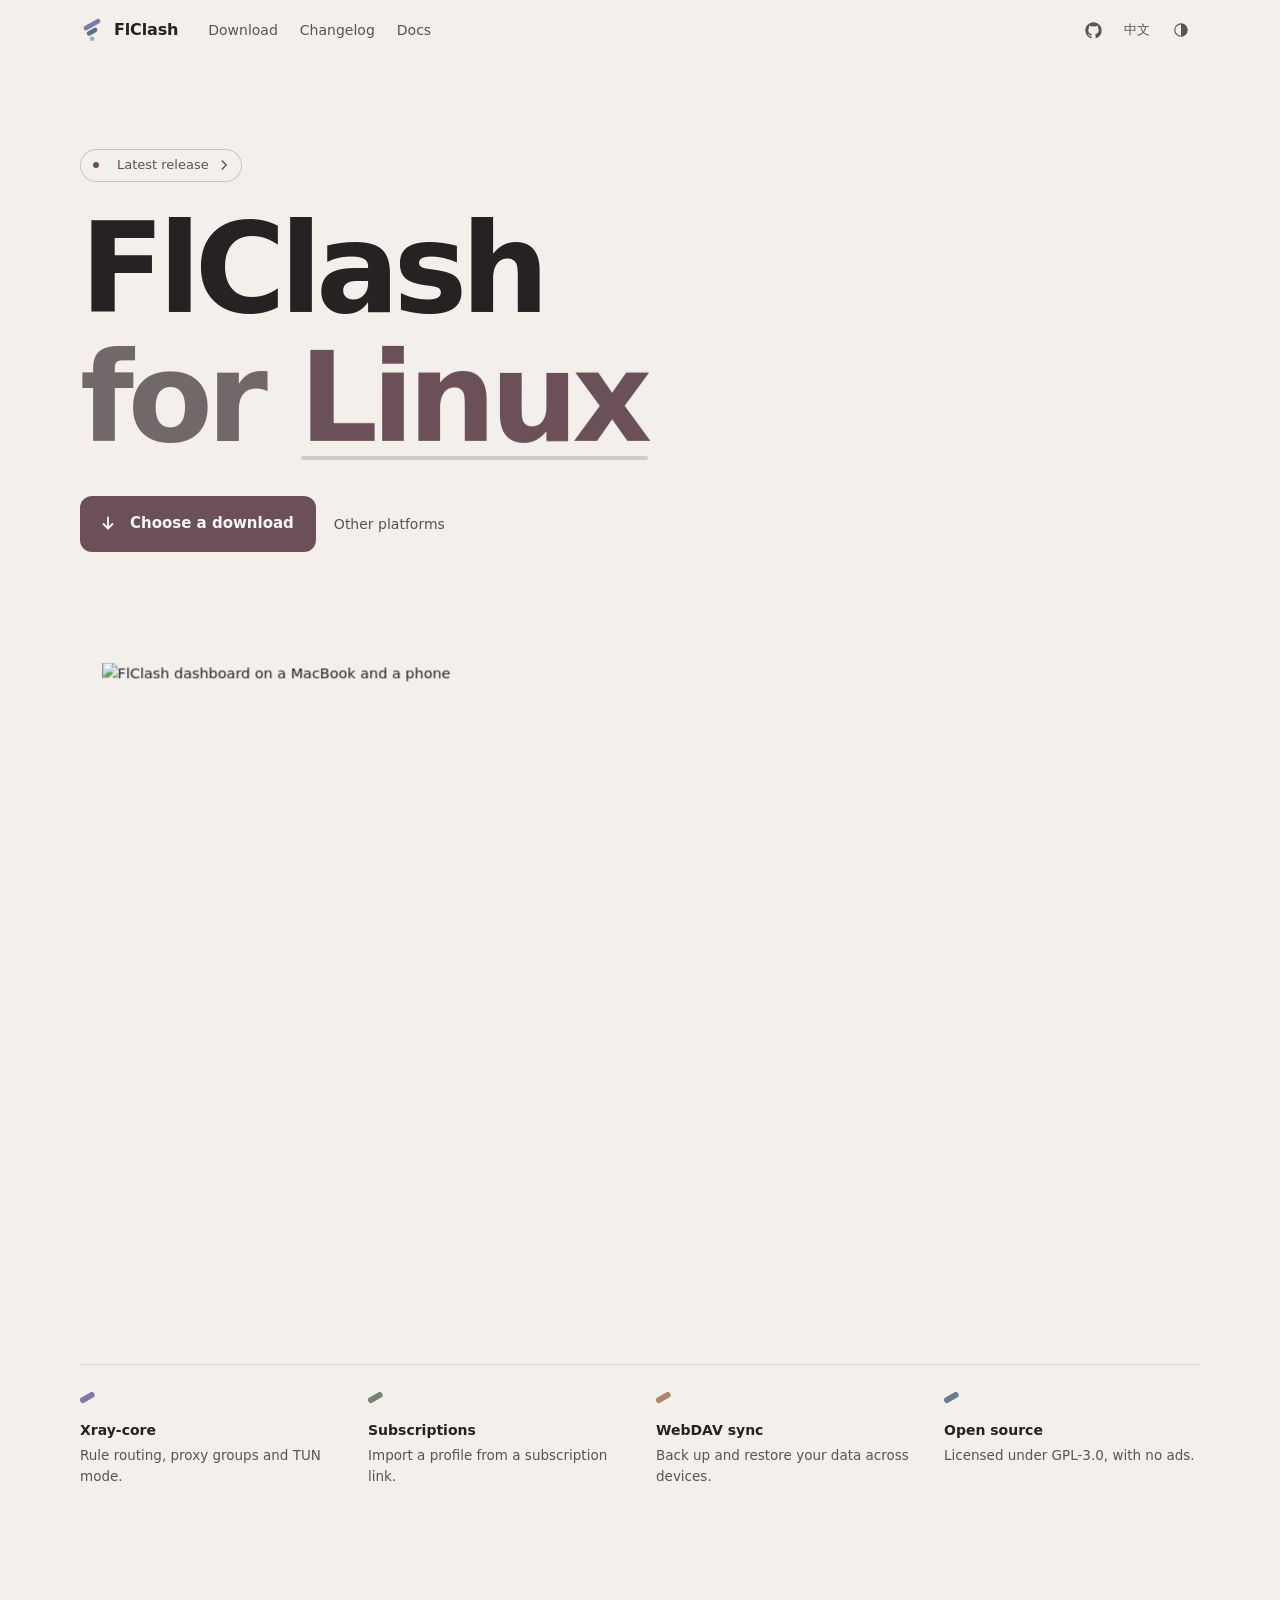
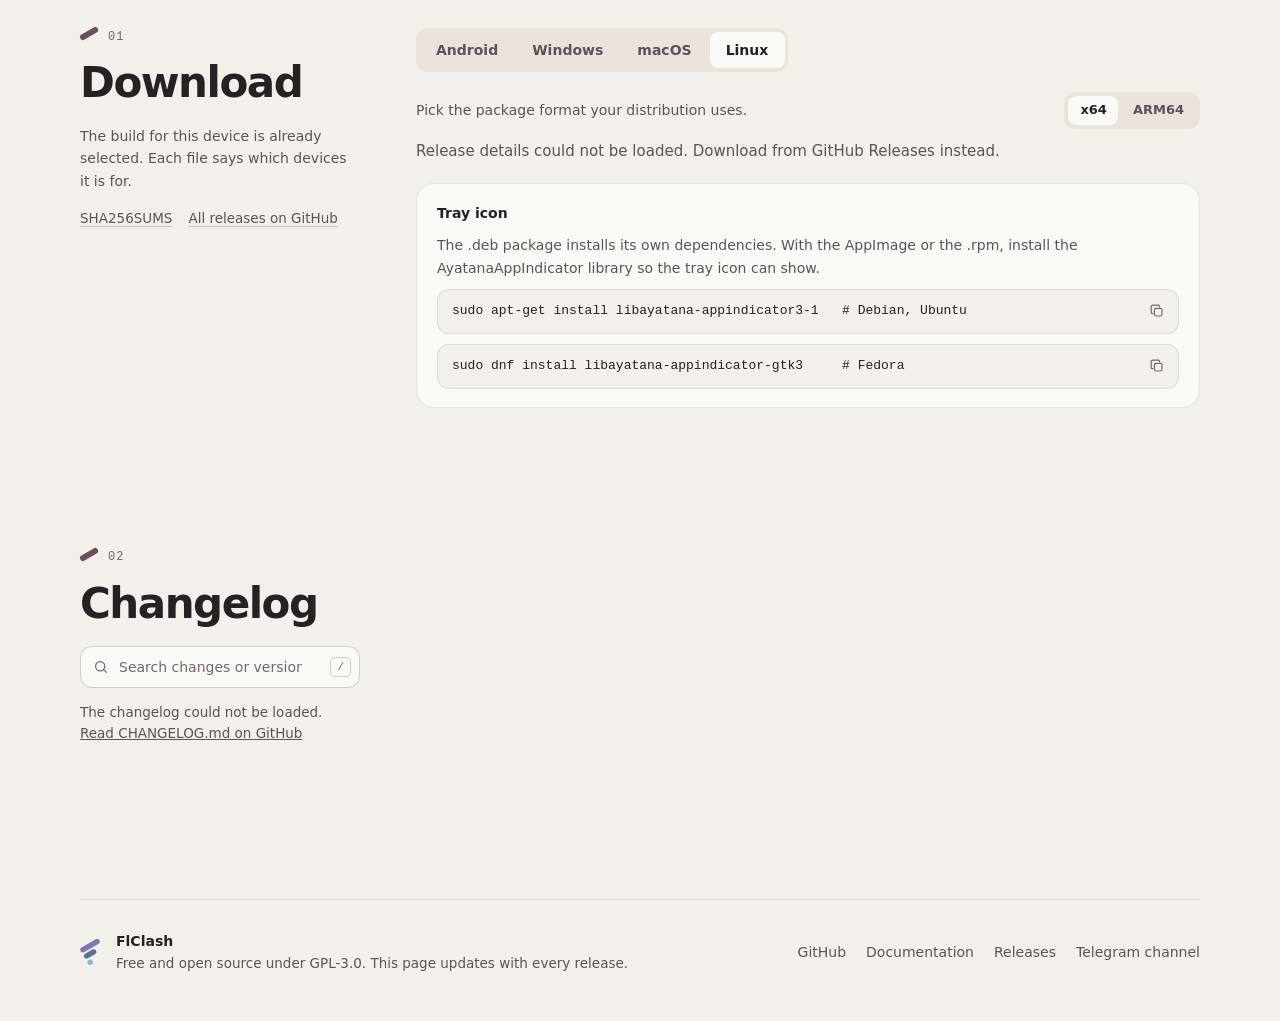
==== commit efa27924: "feat(site): publish the guides as pages of the download site tool/render_docs.mjs turns the user gui" ====
--- a/site/index.html
+++ b/site/index.html
@@ -60,6 +60,7 @@
       <nav class="nav-links" aria-label="Sections" data-ink>
         <a href="#download" data-i18n="navDownload">Download</a>
         <a href="#changelog" data-i18n="navChangelog">Changelog</a>
+        <a href="docs/" data-i18n="navDocs">Docs</a>
       </nav>
       <div class="nav-tools" data-ink>
         <a class="tool gh" href="https://github.com/wyusgw/FlClash" id="gh-link" aria-label="GitHub">
@@ -199,6 +200,7 @@
     </div>
     <nav class="foot-links" aria-label="Links">
       <a href="https://github.com/wyusgw/FlClash">GitHub</a>
+      <a href="docs/" data-i18n="footDocs">Documentation</a>
       <a href="https://github.com/wyusgw/FlClash/releases" data-i18n="footReleases">Releases</a>
       <a href="https://t.me/FlClash" data-i18n="footTelegram">Telegram channel</a>
     </nav>
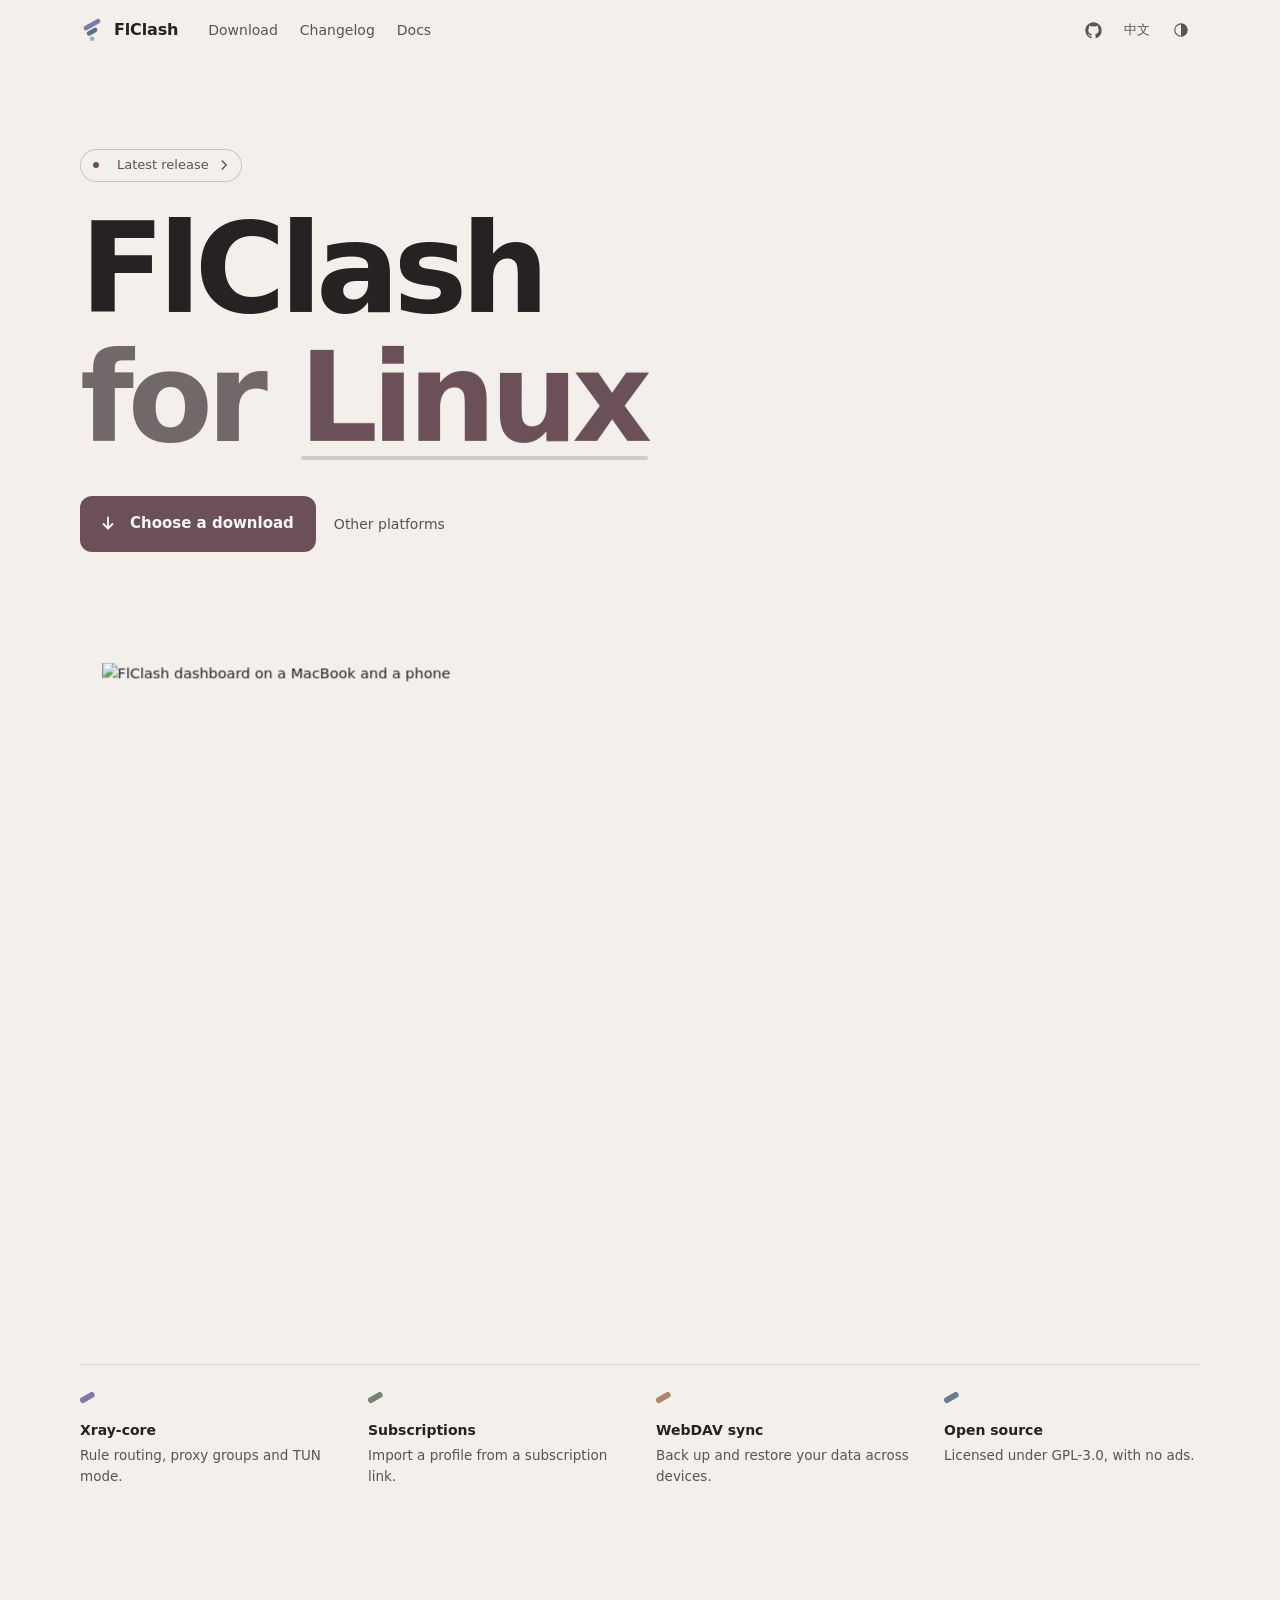
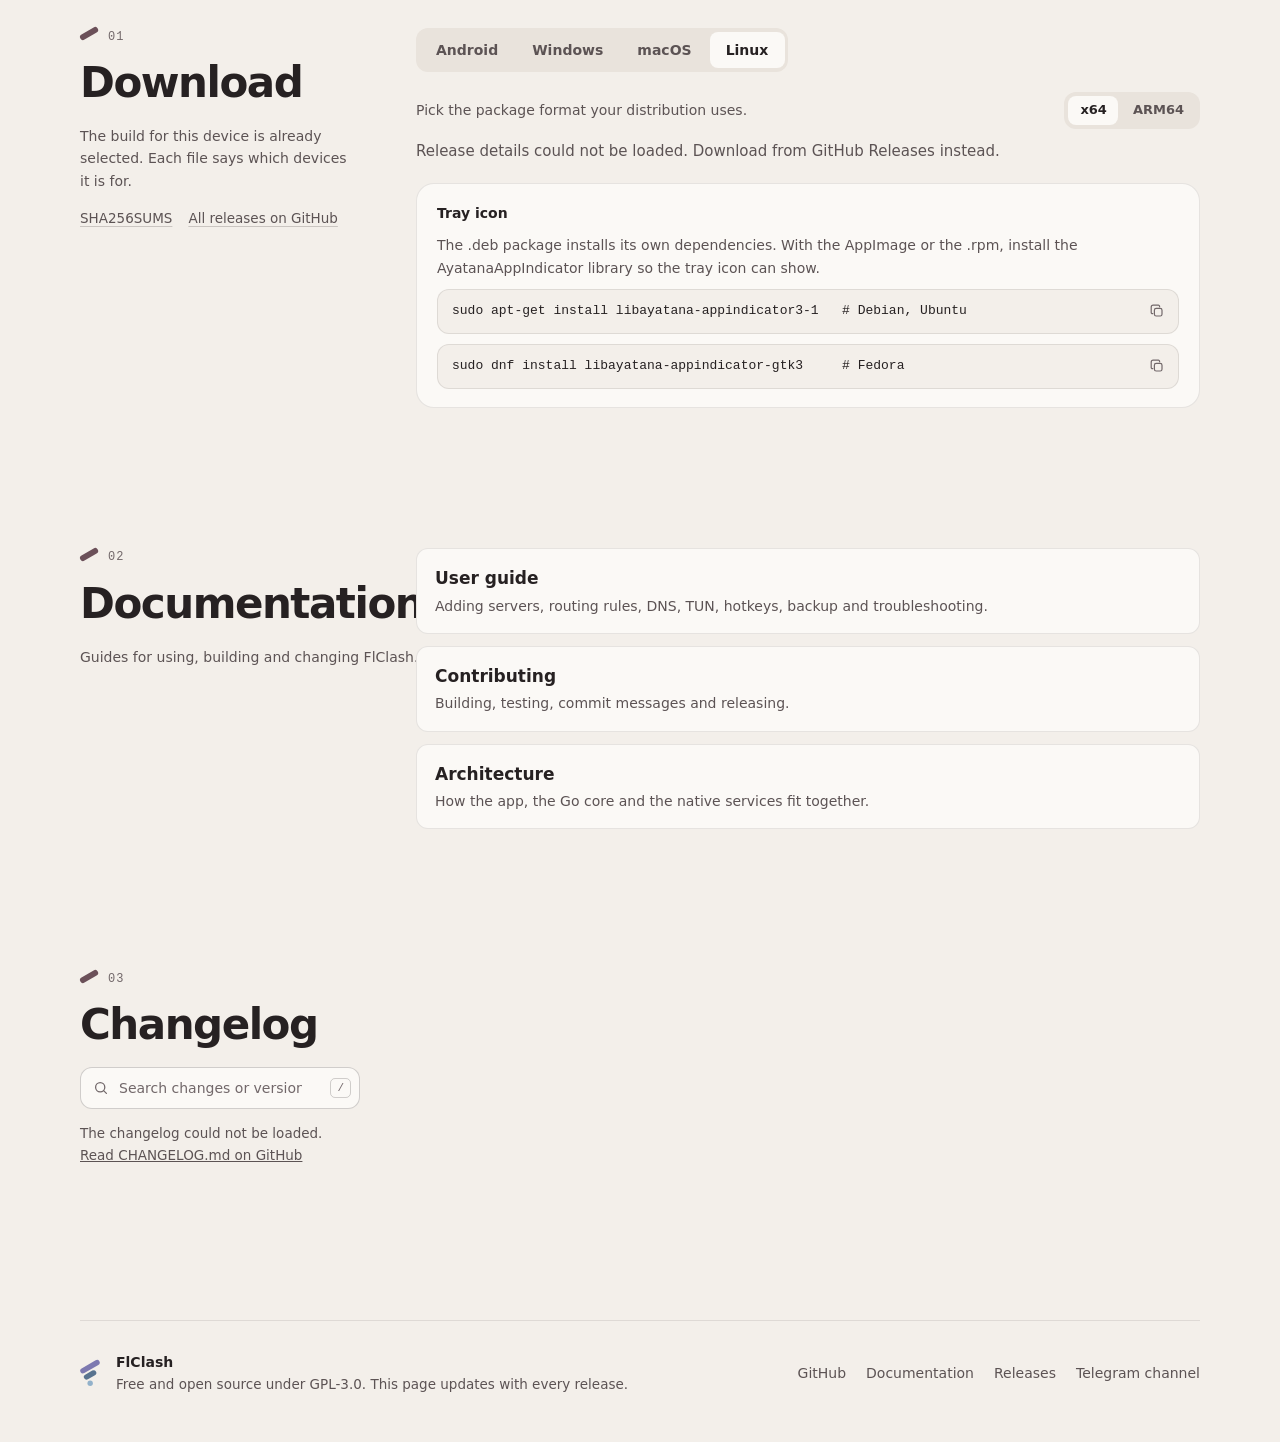
==== commit 9079a636: "feat(site): add a documentation section to the home page The guides were only reachable from a small" ====
--- a/site/index.html
+++ b/site/index.html
@@ -60,7 +60,7 @@
       <nav class="nav-links" aria-label="Sections" data-ink>
         <a href="#download" data-i18n="navDownload">Download</a>
         <a href="#changelog" data-i18n="navChangelog">Changelog</a>
-        <a href="docs/" data-i18n="navDocs">Docs</a>
+        <a href="#docs" data-i18n="navDocs">Docs</a>
       </nav>
       <div class="nav-tools" data-ink>
         <a class="tool gh" href="https://github.com/wyusgw/FlClash" id="gh-link" aria-label="GitHub">
@@ -163,10 +163,25 @@
       </div>
     </section>
 
+    <section class="section wrap" id="docs" aria-labelledby="docs-title">
+      <div class="rail-grid">
+        <div class="rail">
+          <p class="kicker" aria-hidden="true"><span class="cap"></span>02</p>
+          <h2 id="docs-title" data-i18n="docsTitle">Documentation</h2>
+          <p class="rail-text" data-i18n="docsLead">Guides for using, building and changing FlClash.</p>
+        </div>
+        <ul class="docs-list">
+          <li><a href="docs/user-guide/"><strong data-i18n="docsGuide">User guide</strong><span data-i18n="docsGuideText">Adding servers, routing rules, DNS, TUN, hotkeys, backup and troubleshooting.</span></a></li>
+          <li><a href="docs/contributing/"><strong data-i18n="docsContrib">Contributing</strong><span data-i18n="docsContribText">Building, testing, commit messages and releasing.</span></a></li>
+          <li><a href="docs/architecture/"><strong data-i18n="docsArch">Architecture</strong><span data-i18n="docsArchText">How the app, the Go core and the native services fit together.</span></a></li>
+        </ul>
+      </div>
+    </section>
+
     <section class="section wrap" id="changelog" aria-labelledby="changelog-title">
       <div class="rail-grid">
         <div class="rail rail-sticky">
-          <p class="kicker" aria-hidden="true"><span class="cap"></span>02</p>
+          <p class="kicker" aria-hidden="true"><span class="cap"></span>03</p>
           <h2 id="changelog-title" data-i18n="clTitle">Changelog</h2>
           <p class="section-sub" id="cl-meta"></p>
           <label class="search" for="cl-search">
--- a/site/assets/style.css
+++ b/site/assets/style.css
@@ -2039,3 +2039,38 @@
     grid-template-columns: minmax(0, 1fr);
   }
 }
+
+.docs-list {
+  display: grid;
+  gap: 12px;
+  margin: 0;
+  padding: 0;
+  list-style: none;
+}
+
+.docs-list a {
+  display: block;
+  padding: 16px 18px;
+  border: 1px solid var(--line);
+  border-radius: var(--r-md, 14px);
+  background: var(--surface);
+  color: var(--ink);
+  text-decoration: none;
+  transition: border-color 0.2s;
+}
+
+.docs-list a:hover {
+  border-color: var(--accent);
+}
+
+.docs-list strong {
+  display: block;
+  font-size: 17px;
+}
+
+.docs-list span {
+  display: block;
+  margin-top: 2px;
+  color: var(--ink-2);
+  font-size: 14px;
+}
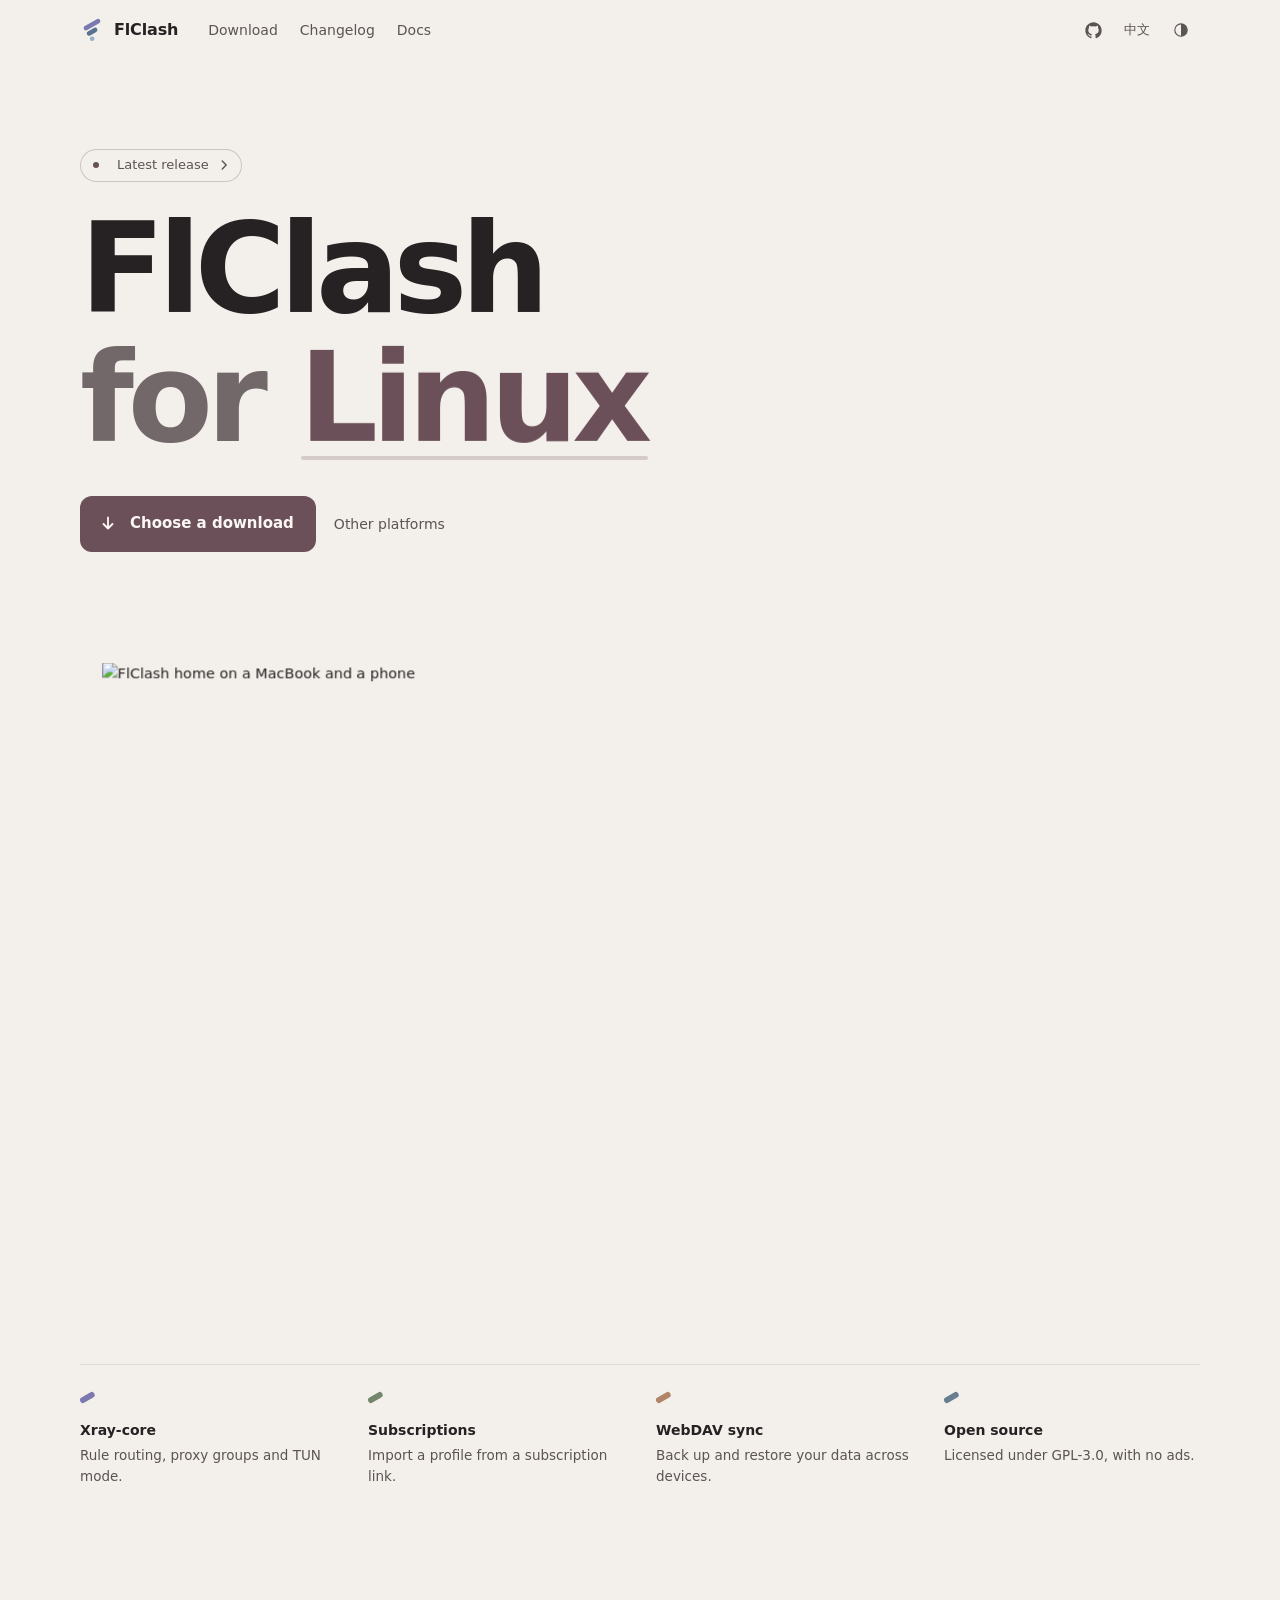
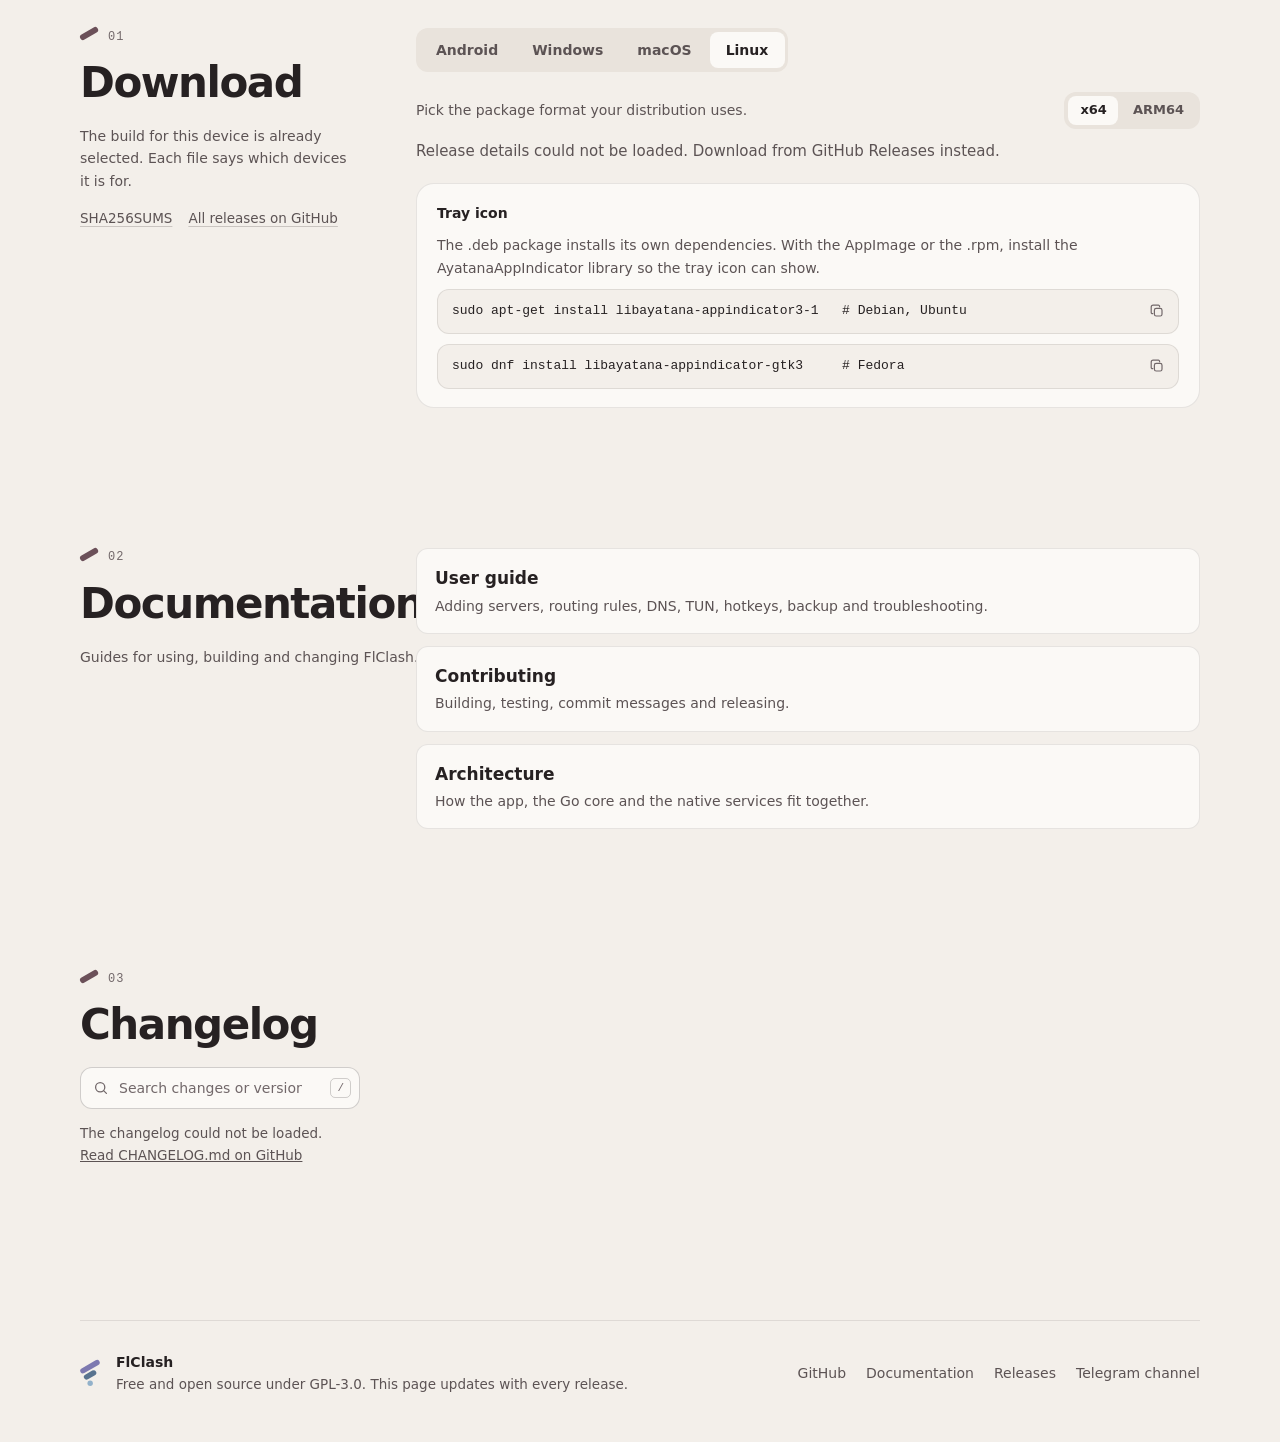
==== commit 75a1729f: "docs: show the app on a desktop window and a phone, in the language of each page The preview is a tr" ====
--- a/site/index.html
+++ b/site/index.html
@@ -113,7 +113,7 @@
         <figure class="preview">
           <picture>
             <source id="shot-dark" srcset="preview-dark.png" media="(prefers-color-scheme: dark)">
-            <img class="shot" src="preview.png" width="2400" height="1500" decoding="async" alt="FlClash dashboard on a MacBook and a phone" data-i18n-alt="previewAlt">
+            <img class="shot" src="preview.png" width="2400" height="1500" decoding="async" alt="FlClash home on a MacBook and a phone" data-i18n-alt="previewAlt">
           </picture>
         </figure>
 
--- a/site/assets/style.css
+++ b/site/assets/style.css
@@ -675,10 +675,6 @@
   width: 100%;
   height: auto;
   transform-origin: 50% 100%;
-  -webkit-mask-image: linear-gradient(to bottom, #000 96%, transparent), linear-gradient(to right, #000 97.5%, transparent);
-  -webkit-mask-composite: source-in;
-  mask-image: linear-gradient(to bottom, #000 96%, transparent), linear-gradient(to right, #000 97.5%, transparent);
-  mask-composite: intersect;
 }
 
 .facts {
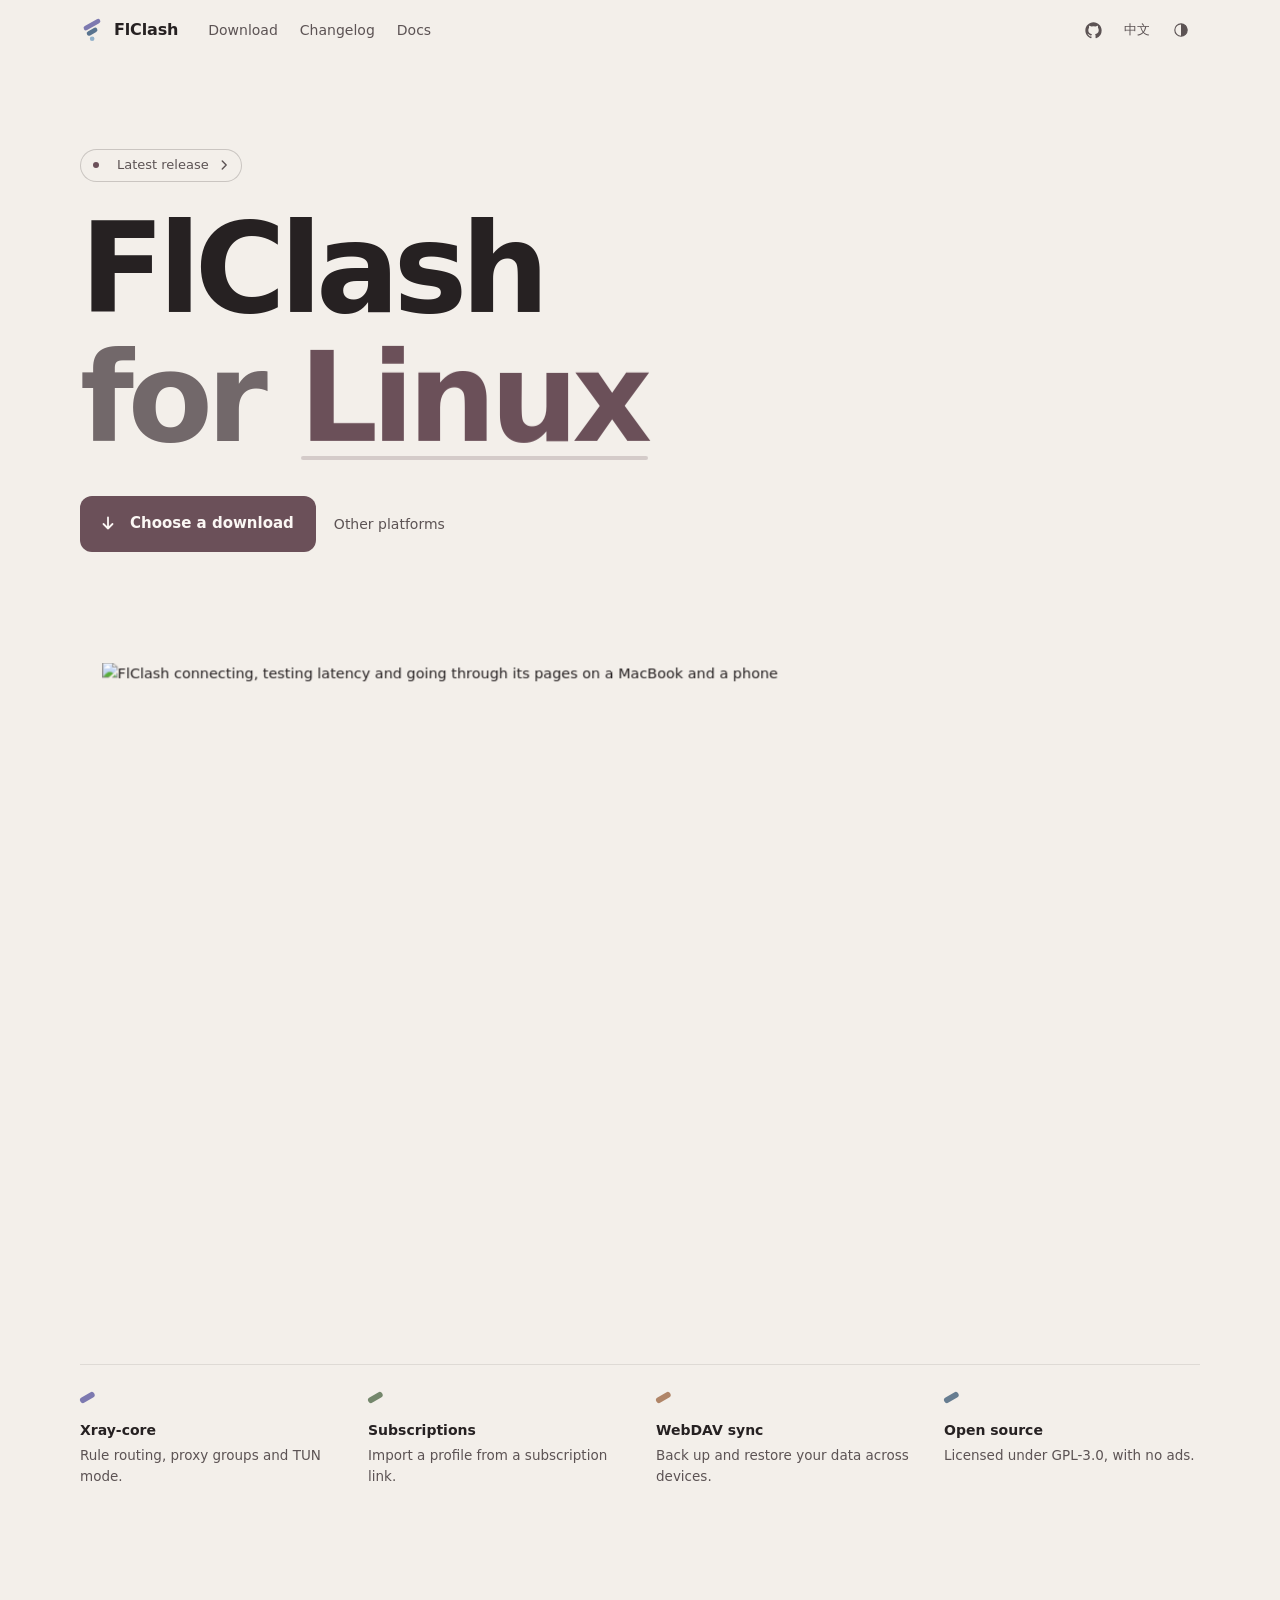
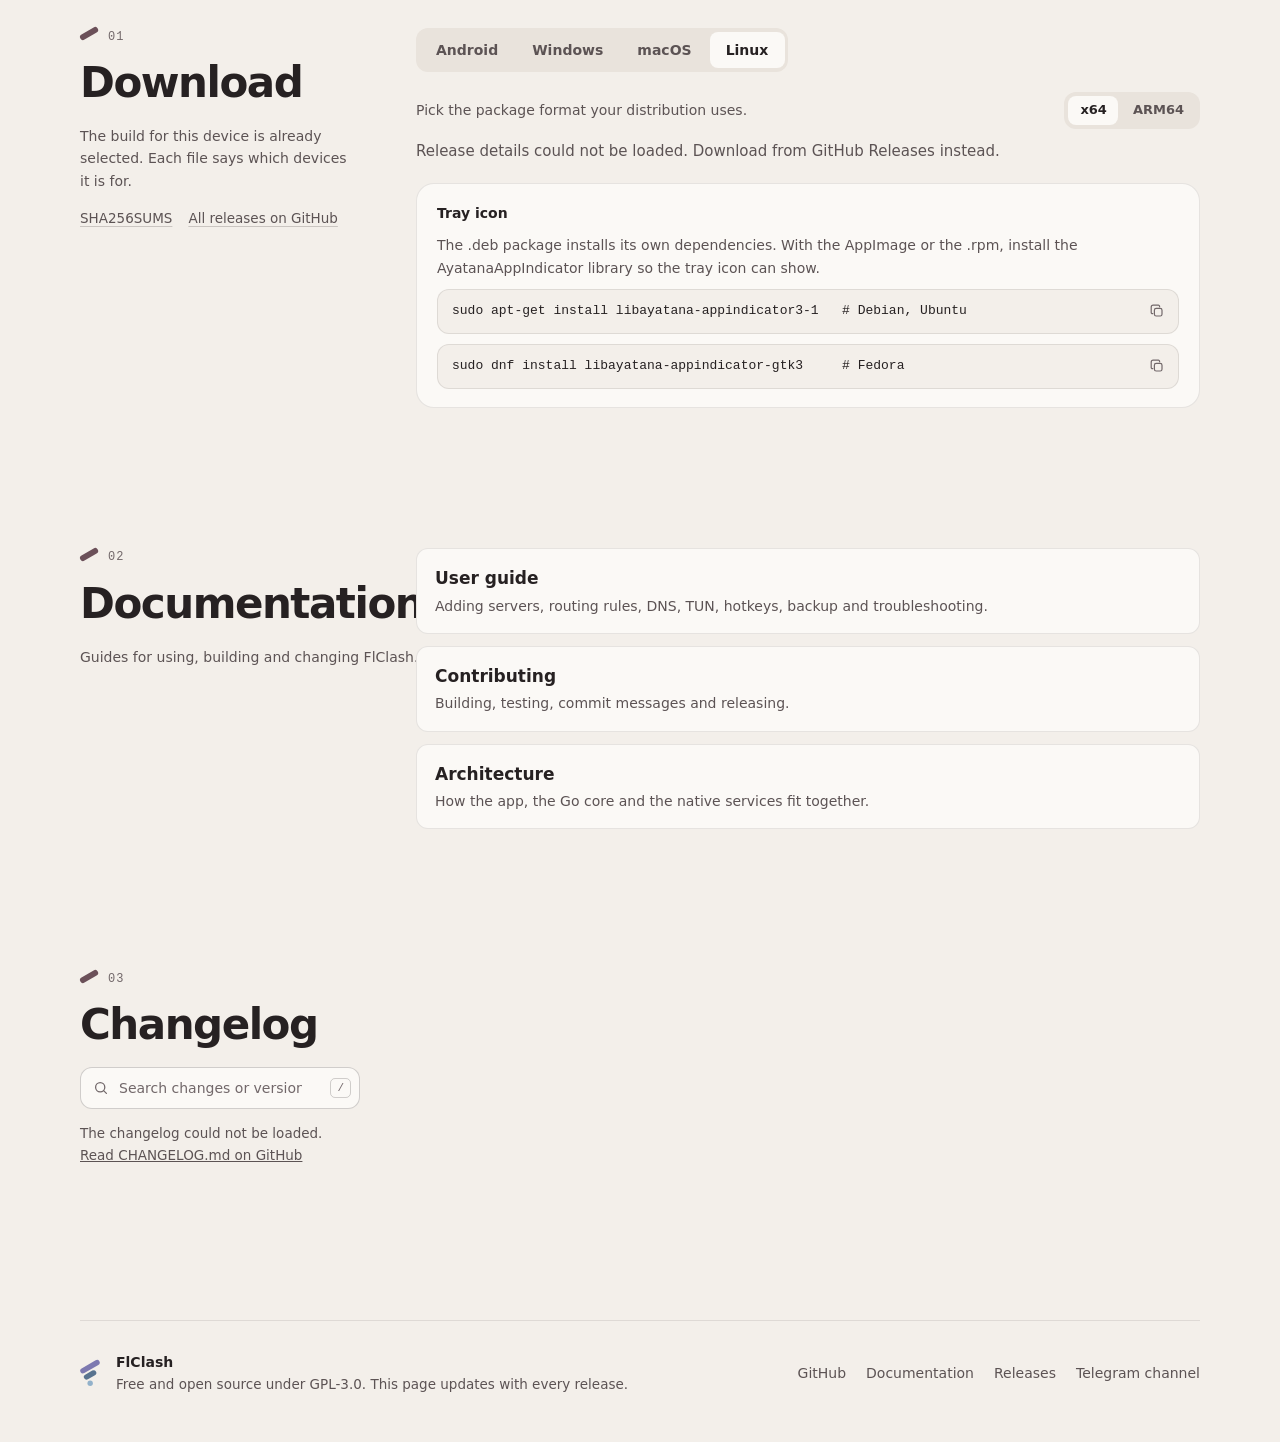
==== commit d5133581: "docs: open the READMEs, the guides and the site with an animated demo The home page connects, tests " ====
--- a/site/index.html
+++ b/site/index.html
@@ -11,7 +11,7 @@
   <meta property="og:type" content="website">
   <meta property="og:title" content="FlClash">
   <meta property="og:description" content="FlClash is a free, open-source proxy client based on Xray-core for Android, Windows, macOS and Linux, with rule routing, TUN mode and subscription import. No ads.">
-  <meta property="og:image" content="https://wyusgw.github.io/FlClash/preview.png">
+  <meta property="og:image" content="https://wyusgw.github.io/FlClash/preview-en.png">
   <meta name="twitter:card" content="summary_large_image">
   <link rel="icon" href="favicon.svg" type="image/svg+xml">
   <link rel="apple-touch-icon" href="icon.png">
@@ -112,8 +112,8 @@
 
         <figure class="preview">
           <picture>
-            <source id="shot-dark" srcset="preview-dark.png" media="(prefers-color-scheme: dark)">
-            <img class="shot" src="preview.png" width="2400" height="1500" decoding="async" alt="FlClash home on a MacBook and a phone" data-i18n-alt="previewAlt">
+            <source id="shot-dark" srcset="demo-en-dark.webp" media="(prefers-color-scheme: dark)">
+            <img class="shot" src="demo-en.webp" width="1200" height="750" decoding="async" alt="FlClash connecting, testing latency and going through its pages on a MacBook and a phone" data-i18n-alt="previewAlt">
           </picture>
         </figure>
 
